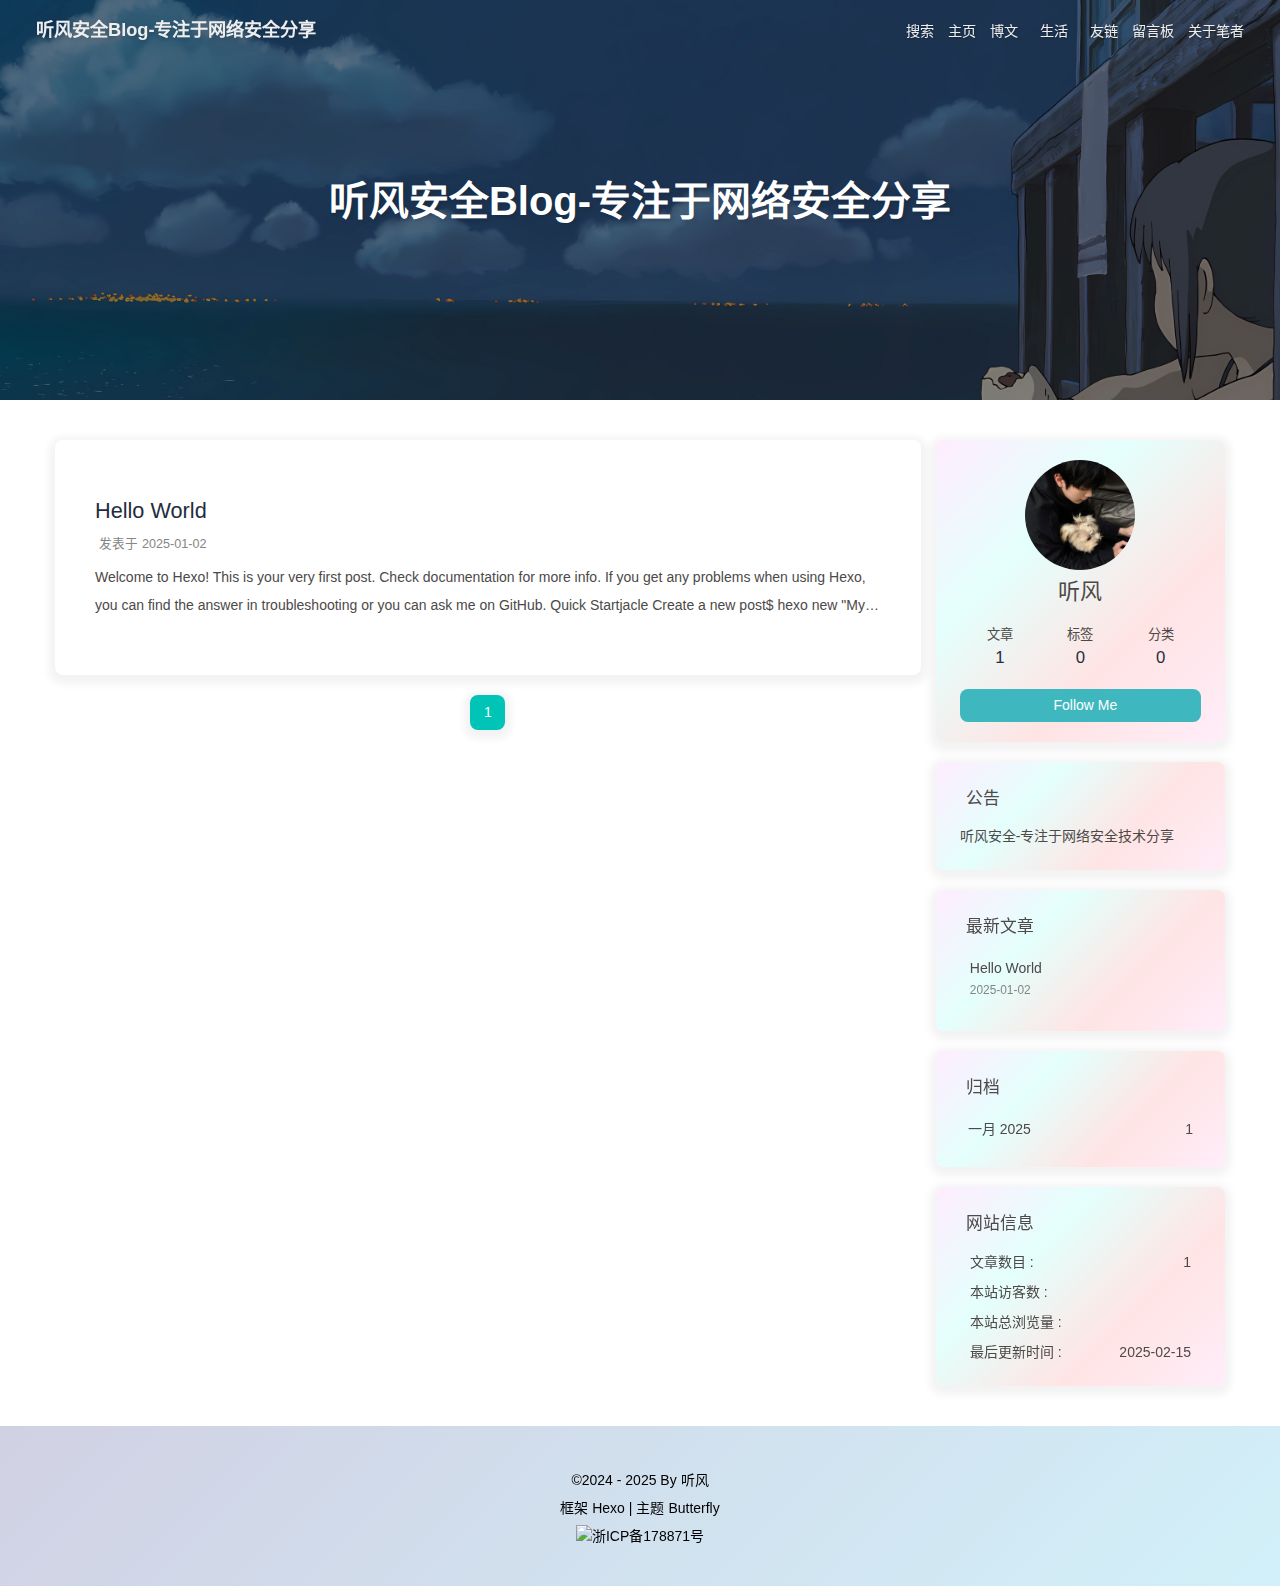
==== index.html @ 0c395a83 "Site updated: 2025-02-15 21:21:56" ====
<!DOCTYPE html><html lang="zh-CN" data-theme="light"><head><meta charset="UTF-8"><meta http-equiv="X-UA-Compatible" content="IE=edge"><meta name="viewport" content="width=device-width, initial-scale=1.0,viewport-fit=cover"><title>听风安全Blog-专注于网络安全分享 - 没有绝对安全的系统</title><meta name="author" content="听风"><meta name="copyright" content="听风"><meta name="format-detection" content="telephone=no"><meta name="theme-color" content="#ffffff"><meta property="og:type" content="website">
<meta property="og:title" content="听风安全Blog-专注于网络安全分享">
<meta property="og:url" content="http://www.tinfsec.xyz/index.html">
<meta property="og:site_name" content="听风安全Blog-专注于网络安全分享">
<meta property="og:locale" content="zh_CN">
<meta property="og:image" content="http://www.tinfsec.xyz/image/icon.jpg">
<meta property="article:author" content="听风">
<meta name="twitter:card" content="summary">
<meta name="twitter:image" content="http://www.tinfsec.xyz/image/icon.jpg"><link rel="shortcut icon" href="/img/favicon.png"><link rel="canonical" href="http://www.tinfsec.xyz/index.html"><link rel="preconnect" href="//cdn.jsdelivr.net"/><link rel="preconnect" href="//busuanzi.ibruce.info"/><link rel="stylesheet" href="/css/index.css"><link rel="stylesheet" href="https://cdn.jsdelivr.net/npm/@fortawesome/fontawesome-free/css/all.min.css"><link rel="stylesheet" href="https://cdn.jsdelivr.net/npm/node-snackbar/dist/snackbar.min.css" media="print" onload="this.media='all'"><script>
    (() => {
      
    const saveToLocal = {
      set: (key, value, ttl) => {
        if (!ttl) return
        const expiry = Date.now() + ttl * 86400000
        localStorage.setItem(key, JSON.stringify({ value, expiry }))
      },
      get: key => {
        const itemStr = localStorage.getItem(key)
        if (!itemStr) return undefined
        const { value, expiry } = JSON.parse(itemStr)
        if (Date.now() > expiry) {
          localStorage.removeItem(key)
          return undefined
        }
        return value
      }
    }

    window.btf = {
      saveToLocal,
      getScript: (url, attr = {}) => new Promise((resolve, reject) => {
        const script = document.createElement('script')
        script.src = url
        script.async = true
        Object.entries(attr).forEach(([key, val]) => script.setAttribute(key, val))
        script.onload = script.onreadystatechange = () => {
          if (!script.readyState || /loaded|complete/.test(script.readyState)) resolve()
        }
        script.onerror = reject
        document.head.appendChild(script)
      }),
      getCSS: (url, id) => new Promise((resolve, reject) => {
        const link = document.createElement('link')
        link.rel = 'stylesheet'
        link.href = url
        if (id) link.id = id
        link.onload = link.onreadystatechange = () => {
          if (!link.readyState || /loaded|complete/.test(link.readyState)) resolve()
        }
        link.onerror = reject
        document.head.appendChild(link)
      }),
      addGlobalFn: (key, fn, name = false, parent = window) => {
        if (!false && key.startsWith('pjax')) return
        const globalFn = parent.globalFn || {}
        globalFn[key] = globalFn[key] || {}
        globalFn[key][name || Object.keys(globalFn[key]).length] = fn
        parent.globalFn = globalFn
      }
    }
  
      
      const activateDarkMode = () => {
        document.documentElement.setAttribute('data-theme', 'dark')
        if (document.querySelector('meta[name="theme-color"]') !== null) {
          document.querySelector('meta[name="theme-color"]').setAttribute('content', '#0d0d0d')
        }
      }
      const activateLightMode = () => {
        document.documentElement.setAttribute('data-theme', 'light')
        if (document.querySelector('meta[name="theme-color"]') !== null) {
          document.querySelector('meta[name="theme-color"]').setAttribute('content', '#ffffff')
        }
      }

      btf.activateDarkMode = activateDarkMode
      btf.activateLightMode = activateLightMode

      const theme = saveToLocal.get('theme')
    
          theme === 'dark' ? activateDarkMode() : theme === 'light' ? activateLightMode() : null
        
      
      const asideStatus = saveToLocal.get('aside-status')
      if (asideStatus !== undefined) {
        document.documentElement.classList.toggle('hide-aside', asideStatus === 'hide')
      }
    
      
    const detectApple = () => {
      if (/iPad|iPhone|iPod|Macintosh/.test(navigator.userAgent)) {
        document.documentElement.classList.add('apple')
      }
    }
    detectApple()
  
    })()
  </script><script>const GLOBAL_CONFIG = {
  root: '/',
  algolia: undefined,
  localSearch: {"path":"/search.xml","preload":false,"top_n_per_article":1,"unescape":false,"languages":{"hits_empty":"未找到符合您查询的内容：${query}","hits_stats":"共找到 ${hits} 篇文章"}},
  translate: {"defaultEncoding":1,"translateDelay":0,"msgToTraditionalChinese":"繁","msgToSimplifiedChinese":"简"},
  highlight: {"plugin":"highlight.js","highlightCopy":true,"highlightLang":true,"highlightHeightLimit":false,"highlightFullpage":false,"highlightMacStyle":true},
  copy: {
    success: '复制成功',
    error: '复制失败',
    noSupport: '浏览器不支持'
  },
  relativeDate: {
    homepage: false,
    post: false
  },
  runtime: '',
  dateSuffix: {
    just: '刚刚',
    min: '分钟前',
    hour: '小时前',
    day: '天前',
    month: '个月前'
  },
  copyright: {"limitCount":150,"languages":{"author":"作者: 听风","link":"链接: ","source":"来源: 听风安全Blog-专注于网络安全分享","info":"著作权归作者所有。商业转载请联系作者获得授权，非商业转载请注明出处。"}},
  lightbox: 'null',
  Snackbar: {"chs_to_cht":"已切换为繁体中文","cht_to_chs":"已切换为简体中文","day_to_night":"已切换为深色模式","night_to_day":"已切换为浅色模式","bgLight":"#49b1f5","bgDark":"#2d3035","position":"bottom-left"},
  infinitegrid: {
    js: 'https://cdn.jsdelivr.net/npm/@egjs/infinitegrid/dist/infinitegrid.min.js',
    buttonText: '加载更多'
  },
  isPhotoFigcaption: false,
  islazyloadPlugin: false,
  isAnchor: false,
  percent: {
    toc: true,
    rightside: false,
  },
  autoDarkmode: false
}</script><script id="config-diff">var GLOBAL_CONFIG_SITE = {
  title: '听风安全Blog-专注于网络安全分享',
  isHighlightShrink: false,
  isToc: false,
  pageType: 'home'
}</script><link rel="stylesheet" href="/styles/main.css"><script src="/styles/fish.js"></script><script src="https://cdn.bootcss.com/jquery/3.4.1/jquery.min.js"></script><meta name="generator" content="Hexo 7.3.0"><link rel="alternate" href="/atom.xml" title="听风安全Blog-专注于网络安全分享" type="application/atom+xml">
</head><body><div id="sidebar"><div id="menu-mask"></div><div id="sidebar-menus"><div class="avatar-img text-center"><img src="/image/icon.jpg" onerror="this.onerror=null;this.src='/img/friend_404.gif'" alt="avatar"/></div><div class="site-data text-center"><a href="/archives/"><div class="headline">文章</div><div class="length-num">1</div></a><a href="/tags/"><div class="headline">标签</div><div class="length-num">0</div></a><a href="/categories/"><div class="headline">分类</div><div class="length-num">0</div></a></div><div class="menus_items"><div class="menus_item"><a class="site-page" href="/"><i class="fa-fw fas fa-home"></i><span> 主页</span></a></div><div class="menus_item"><span class="site-page group"><i class="fa-fw fa fa-graduation-cap"></i><span> 博文</span><i class="fas fa-chevron-down"></i></span><ul class="menus_item_child"><li><a class="site-page child" href="/categories/"><i class="fa-fw fa fa-archive"></i><span> 分类</span></a></li><li><a class="site-page child" href="/tags/"><i class="fa-fw fa fa-tags"></i><span> 标签</span></a></li><li><a class="site-page child" href="/archives/"><i class="fa-fw fa fa-folder-open"></i><span> 归档</span></a></li></ul></div><div class="menus_item"><span class="site-page group"><i class="fa-fw fas fa-list"></i><span> 生活</span><i class="fas fa-chevron-down"></i></span><ul class="menus_item_child"><li><a class="site-page child" href="/photos/"><i class="fa-fw fa fa-camera-retro"></i><span> 相册</span></a></li><li><a class="site-page child" href="/music/"><i class="fa-fw fa fa-music"></i><span> 音乐</span></a></li><li><a class="site-page child" href="/movies/"><i class="fa-fw fas fa-video"></i><span> 影视</span></a></li></ul></div><div class="menus_item"><a class="site-page" href="/links/"><i class="fa-fw fa fa-link"></i><span> 友链</span></a></div><div class="menus_item"><a class="site-page" href="/comment/"><i class="fa-fw fa fa-paper-plane"></i><span> 留言板</span></a></div><div class="menus_item"><a class="site-page" href="/about/"><i class="fa-fw fas fa-heart"></i><span> 关于笔者</span></a></div></div></div></div><div class="page" id="body-wrap"><header class="full_page" id="page-header" style="background-image: url(/image/back.jpg);"><nav id="nav"><span id="blog-info"><a class="nav-site-title" href="/"><span class="site-name">听风安全Blog-专注于网络安全分享</span></a></span><div id="menus"><div id="search-button"><span class="site-page social-icon search"><i class="fas fa-search fa-fw"></i><span> 搜索</span></span></div><div class="menus_items"><div class="menus_item"><a class="site-page" href="/"><i class="fa-fw fas fa-home"></i><span> 主页</span></a></div><div class="menus_item"><span class="site-page group"><i class="fa-fw fa fa-graduation-cap"></i><span> 博文</span><i class="fas fa-chevron-down"></i></span><ul class="menus_item_child"><li><a class="site-page child" href="/categories/"><i class="fa-fw fa fa-archive"></i><span> 分类</span></a></li><li><a class="site-page child" href="/tags/"><i class="fa-fw fa fa-tags"></i><span> 标签</span></a></li><li><a class="site-page child" href="/archives/"><i class="fa-fw fa fa-folder-open"></i><span> 归档</span></a></li></ul></div><div class="menus_item"><span class="site-page group"><i class="fa-fw fas fa-list"></i><span> 生活</span><i class="fas fa-chevron-down"></i></span><ul class="menus_item_child"><li><a class="site-page child" href="/photos/"><i class="fa-fw fa fa-camera-retro"></i><span> 相册</span></a></li><li><a class="site-page child" href="/music/"><i class="fa-fw fa fa-music"></i><span> 音乐</span></a></li><li><a class="site-page child" href="/movies/"><i class="fa-fw fas fa-video"></i><span> 影视</span></a></li></ul></div><div class="menus_item"><a class="site-page" href="/links/"><i class="fa-fw fa fa-link"></i><span> 友链</span></a></div><div class="menus_item"><a class="site-page" href="/comment/"><i class="fa-fw fa fa-paper-plane"></i><span> 留言板</span></a></div><div class="menus_item"><a class="site-page" href="/about/"><i class="fa-fw fas fa-heart"></i><span> 关于笔者</span></a></div></div><div id="toggle-menu"><span class="site-page"><i class="fas fa-bars fa-fw"></i></span></div></div></nav><div id="site-info"><h1 id="site-title">听风安全Blog-专注于网络安全分享</h1><div id="site-subtitle"><span id="subtitle"></span></div></div><div id="scroll-down"><i class="fas fa-angle-down scroll-down-effects"></i></div></header><main class="layout" id="content-inner"><div class="recent-posts nc" id="recent-posts"><div class="recent-post-items"><div class="recent-post-item"><div class="recent-post-info no-cover"><a class="article-title" href="/2025/01/02/hello-world/" title="Hello World">Hello World</a><div class="article-meta-wrap"><span class="post-meta-date"><i class="far fa-calendar-alt"></i><span class="article-meta-label">发表于</span><time datetime="2025-01-02T10:53:34.000Z" title="发表于 2025-01-02 18:53:34">2025-01-02</time></span></div><div class="content">Welcome to Hexo! This is your very first post. Check documentation for more info. If you get any problems when using Hexo, you can find the answer in troubleshooting or you can ask me on GitHub. Quick Startjacle    Create a new post$ hexo new &quot;My New Post&quot;  More info: Writing Run server$ hexo server  More info: Server Generate static files$ hexo generate  More info: Generating Deploy to remote sites$ hexo deploy  More info: Deployment </div></div></div></div><nav id="pagination"><div class="pagination"><span class="page-number current">1</span></div></nav></div><div class="aside-content" id="aside-content"><div class="card-widget card-info text-center"><div class="avatar-img"><img src="/image/icon.jpg" onerror="this.onerror=null;this.src='/img/friend_404.gif'" alt="avatar"/></div><div class="author-info-name">听风</div><div class="author-info-description"></div><div class="site-data"><a href="/archives/"><div class="headline">文章</div><div class="length-num">1</div></a><a href="/tags/"><div class="headline">标签</div><div class="length-num">0</div></a><a href="/categories/"><div class="headline">分类</div><div class="length-num">0</div></a></div><a id="card-info-btn" target="_blank" rel="noopener" href="https://github.com/tingfsec"><i class="fab fa-github"></i><span>Follow Me</span></a></div><div class="card-widget card-announcement"><div class="item-headline"><i class="fas fa-bullhorn fa-shake"></i><span>公告</span></div><div class="announcement_content">听风安全-专注于网络安全技术分享</div></div><div class="sticky_layout"><div class="card-widget card-recent-post"><div class="item-headline"><i class="fas fa-history"></i><span>最新文章</span></div><div class="aside-list"><div class="aside-list-item no-cover"><div class="content"><a class="title" href="/2025/01/02/hello-world/" title="Hello World">Hello World</a><time datetime="2025-01-02T10:53:34.000Z" title="发表于 2025-01-02 18:53:34">2025-01-02</time></div></div></div></div><div class="card-widget card-archives">
    <div class="item-headline">
      <i class="fas fa-archive"></i>
      <span>归档</span>
      
    </div>
  
    <ul class="card-archive-list">
      
        <li class="card-archive-list-item">
          <a class="card-archive-list-link" href="/archives/2025/01/">
            <span class="card-archive-list-date">
              一月 2025
            </span>
            <span class="card-archive-list-count">1</span>
          </a>
        </li>
      
    </ul>
  </div><div class="card-widget card-webinfo"><div class="item-headline"><i class="fas fa-chart-line"></i><span>网站信息</span></div><div class="webinfo"><div class="webinfo-item"><div class="item-name">文章数目 :</div><div class="item-count">1</div></div><div class="webinfo-item"><div class="item-name">本站访客数 :</div><div class="item-count" id="busuanzi_value_site_uv"><i class="fa-solid fa-spinner fa-spin"></i></div></div><div class="webinfo-item"><div class="item-name">本站总浏览量 :</div><div class="item-count" id="busuanzi_value_site_pv"><i class="fa-solid fa-spinner fa-spin"></i></div></div><div class="webinfo-item"><div class="item-name">最后更新时间 :</div><div class="item-count" id="last-push-date" data-lastPushDate="2025-02-15T13:21:54.171Z"><i class="fa-solid fa-spinner fa-spin"></i></div></div></div></div></div></div></main><footer id="footer"><div id="footer-wrap"><div class="copyright">&copy;2024 - 2025 By 听风</div><div class="framework-info"><span>框架 </span><a target="_blank" rel="noopener" href="https://hexo.io">Hexo</a><span class="footer-separator">|</span><span>主题 </span><a target="_blank" rel="noopener" href="https://github.com/jerryc127/hexo-theme-butterfly">Butterfly</a></div><div class="footer_custom_text"><img src="https://haiyong.site/img/icp.png"><a href="https://beian.miit.gov.cn/#/Integrated/index" style="color:black" target="_blank">浙ICP备178871号</a></div></div></footer></div><div id="rightside"><div id="rightside-config-hide"><button id="translateLink" type="button" title="简繁转换">简</button><button id="darkmode" type="button" title="日间和夜间模式切换"><i class="fas fa-adjust"></i></button><button id="hide-aside-btn" type="button" title="单栏和双栏切换"><i class="fas fa-arrows-alt-h"></i></button></div><div id="rightside-config-show"><button id="rightside-config" type="button" title="设置"><i class="fas fa-cog fa-spin"></i></button><button id="go-up" type="button" title="回到顶部"><span class="scroll-percent"></span><i class="fas fa-arrow-up"></i></button></div></div><div><script src="/js/utils.js"></script><script src="/js/main.js"></script><script src="/js/tw_cn.js"></script><script src="https://cdn.jsdelivr.net/npm/node-snackbar/dist/snackbar.min.js"></script><div class="js-pjax"><script>window.typedJSFn = {
  init: str => {
    window.typed = new Typed('#subtitle', Object.assign({
      strings: str,
      startDelay: 300,
      typeSpeed: 150,
      loop: true,
      backSpeed: 50,
    }, null))
  },
  run: subtitleType => {
    if (true) {
      if (typeof Typed === 'function') {
        subtitleType()
      } else {
        btf.getScript('https://cdn.jsdelivr.net/npm/typed.js/dist/typed.umd.min.js').then(subtitleType)
      }
    } else {
      subtitleType()
    }
  }
}
btf.addGlobalFn('pjaxSendOnce', () => { typed.destroy() }, 'typedDestroy')
</script><script>function subtitleType () {
  if (true) {
    typedJSFn.init(["自小刺头深草里 &#44; 而今渐觉出蓬蒿","时人不识凌云木 &#44; 直待凌云始道高"])
  } else {
    document.getElementById("subtitle").textContent = "自小刺头深草里 &#44; 而今渐觉出蓬蒿"
  }
}
typedJSFn.run(subtitleType)</script><script>(() => {
  const runMermaid = ele => {
    window.loadMermaid = true
    const theme = document.documentElement.getAttribute('data-theme') === 'dark' ? 'dark' : 'default'

    ele.forEach((item, index) => {
      const mermaidSrc = item.firstElementChild
      const mermaidThemeConfig = `%%{init:{ 'theme':'${theme}'}}%%\n`
      const mermaidID = `mermaid-${index}`
      const mermaidDefinition = mermaidThemeConfig + mermaidSrc.textContent

      const renderFn = mermaid.render(mermaidID, mermaidDefinition)
      const renderMermaid = svg => {
        mermaidSrc.insertAdjacentHTML('afterend', svg)
      }

      // mermaid v9 and v10 compatibility
      typeof renderFn === 'string' ? renderMermaid(renderFn) : renderFn.then(({ svg }) => renderMermaid(svg))
    })
  }

  const codeToMermaid = () => {
    const codeMermaidEle = document.querySelectorAll('pre > code.mermaid')
    if (codeMermaidEle.length === 0) return

    codeMermaidEle.forEach(ele => {
      const preEle = document.createElement('pre')
      preEle.className = 'mermaid-src'
      preEle.hidden = true
      preEle.textContent = ele.textContent
      const newEle = document.createElement('div')
      newEle.className = 'mermaid-wrap'
      newEle.appendChild(preEle)
      ele.parentNode.replaceWith(newEle)
    })
  }

  const loadMermaid = () => {
    if (true) codeToMermaid()
    const $mermaid = document.querySelectorAll('#article-container .mermaid-wrap')
    if ($mermaid.length === 0) return

    const runMermaidFn = () => runMermaid($mermaid)
    btf.addGlobalFn('themeChange', runMermaidFn, 'mermaid')
    window.loadMermaid ? runMermaidFn() : btf.getScript('https://cdn.jsdelivr.net/npm/mermaid/dist/mermaid.min.js').then(runMermaidFn)
  }

  btf.addGlobalFn('encrypt', loadMermaid, 'mermaid')
  window.pjax ? loadMermaid() : document.addEventListener('DOMContentLoaded', loadMermaid)
})()</script></div><script src="https://cdn.bootcss.com/jquery/3.4.1/jquery.min.js"></script><script src="https://cdn.jsdelivr.net/gh/xiabo2/CDN@latest/fishes.js"></script><script defer="defer" id="fluttering_ribbon" mobile="false" src="https://cdn.jsdelivr.net/npm/butterfly-extsrc/dist/canvas-fluttering-ribbon.min.js"></script><script src="https://cdn.jsdelivr.net/npm/butterfly-extsrc/dist/activate-power-mode.min.js"></script><script>POWERMODE.colorful = true;
POWERMODE.shake = true;
POWERMODE.mobile = false;
document.body.addEventListener('input', POWERMODE);
</script><script id="click-heart" src="https://cdn.jsdelivr.net/npm/butterfly-extsrc/dist/click-heart.min.js" async="async" mobile="false"></script><script async data-pjax src="//busuanzi.ibruce.info/busuanzi/2.3/busuanzi.pure.mini.js"></script><div id="local-search"><div class="search-dialog"><nav class="search-nav"><span class="search-dialog-title">搜索</span><span id="loading-status"></span><button class="search-close-button"><i class="fas fa-times"></i></button></nav><div class="text-center" id="loading-database"><i class="fas fa-spinner fa-pulse"></i><span>  数据加载中</span></div><div class="search-wrap"><div id="local-search-input"><div class="local-search-box"><input class="local-search-box--input" placeholder="搜索文章" type="text"/></div></div><hr/><div id="local-search-results"></div><div id="local-search-stats-wrap"></div></div></div><div id="search-mask"></div><script src="/js/search/local-search.js"></script></div></div></body></html>
---- styles/main.css ----
/* 鱼塘固定宽度 */
canvas:not(#ribbon-canvas), #web_bg {
    margin-bottom: -0.5rem;
    display: block;
    width: 100%;
    height: 160px
}
 
/* 鱼塘渐变色 */
body{
 overflow-x: hidden;
}
#footer {
 height:160px;
 background: linear-gradient(
  135deg,
  rgba(23, 23, 116, 0.2),
  rgba(28, 181, 224, 0.2)
 );
}
#footer #footer-wrap,
#footer-wrap a {
 color: #000;
}
#footer #footer-wrap {
 z-index: 1;
}
 
#footer .container {
 line-height: 0;
 position: relative;
 height: 100%;
 width: 100vw;
}
 
/* 侧边栏个人信息卡片动态渐变色 */
#aside-content>.card-widget.card-info{
    background: linear-gradient(-45deg, rgba(255, 225, 245, 0.6), 
rgba(255, 225, 225, 0.9), 
rgba(225, 255, 251, 0.9), 
rgba(255, 225, 255, 0.6));
}
[data-theme=dark] #aside-content>.card-widget.card-info {
    background: linear-gradient(-45deg, rgb(225, 238, 255), 
    rgba(225, 255, 253, 0.9), 
    rgba(225, 243, 255, 0.9), 
    rgba(255, 225, 253, 0.6));
}
/* 侧边栏公告栏卡片渐变色 */
#aside-content>.card-widget.card-announcement{
    background: linear-gradient(-45deg, rgba(255, 225, 245, 0.6), 
    rgba(255, 225, 225, 0.9), 
    rgba(225, 255, 251, 0.9), 
    rgba(255, 225, 255, 0.6));
}
[data-theme=dark] #aside-content>.card-widget.card-announcement{
    background: linear-gradient(-45deg, rgba(255, 225, 245, 0.6), 
    rgba(255, 225, 225, 0.9), 
    rgba(225, 255, 251, 0.9), 
    rgba(255, 225, 255, 0.6));
}
/* 侧边栏目录最新文章卡片渐变色 */
#aside-content>.sticky_layout>.card-widget{
    background: linear-gradient(-45deg, rgba(255, 225, 245, 0.6), 
    rgba(255, 225, 225, 0.9), 
    rgba(225, 255, 251, 0.9), 
    rgba(255, 225, 255, 0.6));
}
[data-theme=dark] #aside-content>.sticky_layout>.card-widget{
    background: linear-gradient(-45deg, rgba(255, 225, 245, 0.6), 
    rgba(255, 225, 225, 0.9), 
    rgba(225, 255, 251, 0.9), 
    rgba(255, 225, 255, 0.6));
}
/* 个人信息Follow me按钮 */
#aside-content>.card-widget.card-info>#card-info-btn {
    background-color: #3eb8be;
    border-radius: 8px;
}
/*文章页面*/
/* .layout>#post {
    background: linear-gradient(-45deg, rgba(225, 255, 252, 0.8), 
rgba(255, 225, 229, 0.9), 
rgba(225, 255, 225, 0.9), 
rgba(253, 255, 225, 0.8));
}
[data-theme=dark] .layout>#post {
    background: linear-gradient(-45deg, rgba(24,40,72,.2), 
rgba(35,37,58,.9), 
rgba(35,37,58,.9), 
rgba(24,40,72,.2));
} */
/*主页文章预览页面*/
#recent-posts>.recent-post-item{
    background: linear-gradient(-45deg, rgba(225, 255, 252, 0.8), 
    rgba(255, 225, 229, 0.9), 
    rgba(225, 255, 225, 0.9), 
    rgba(253, 255, 225, 0.8));
}
[data-theme=dark] #recent-posts>.recent-post-item{
    background: linear-gradient(-45deg, rgba(24,40,72,.2), 
rgba(35,37,58,.9), 
rgba(35,37,58,.9), 
rgba(24,40,72,.2));
}
 
/*分类页面*/
.layout>#page {
    background: linear-gradient(-45deg, rgba(225,235,255,.8), 
rgba(225,235,255,.9), 
rgba(225,235,255,.9), 
rgba(225,235,255,.8));
}
[data-theme=dark] .layout>#page {
    background: linear-gradient(-45deg, rgba(24,40,72,.2), 
rgba(35,37,58,.9), 
rgba(35,37,58,.9), 
rgba(24,40,72,.2));
}
 
/*时间轴页面*/
.layout>#archive {
    background: linear-gradient(-45deg, rgba(225,235,255,.8), 
rgba(225,235,255,.9), 
rgba(225,235,255,.9), 
rgba(225,235,255,.8));
}
[data-theme=dark] .layout>#archive {
    background: linear-gradient(-45deg, rgba(24,40,72,.2), 
rgba(35,37,58,.9), 
rgba(35,37,58,.9), 
rgba(24,40,72,.2));
}
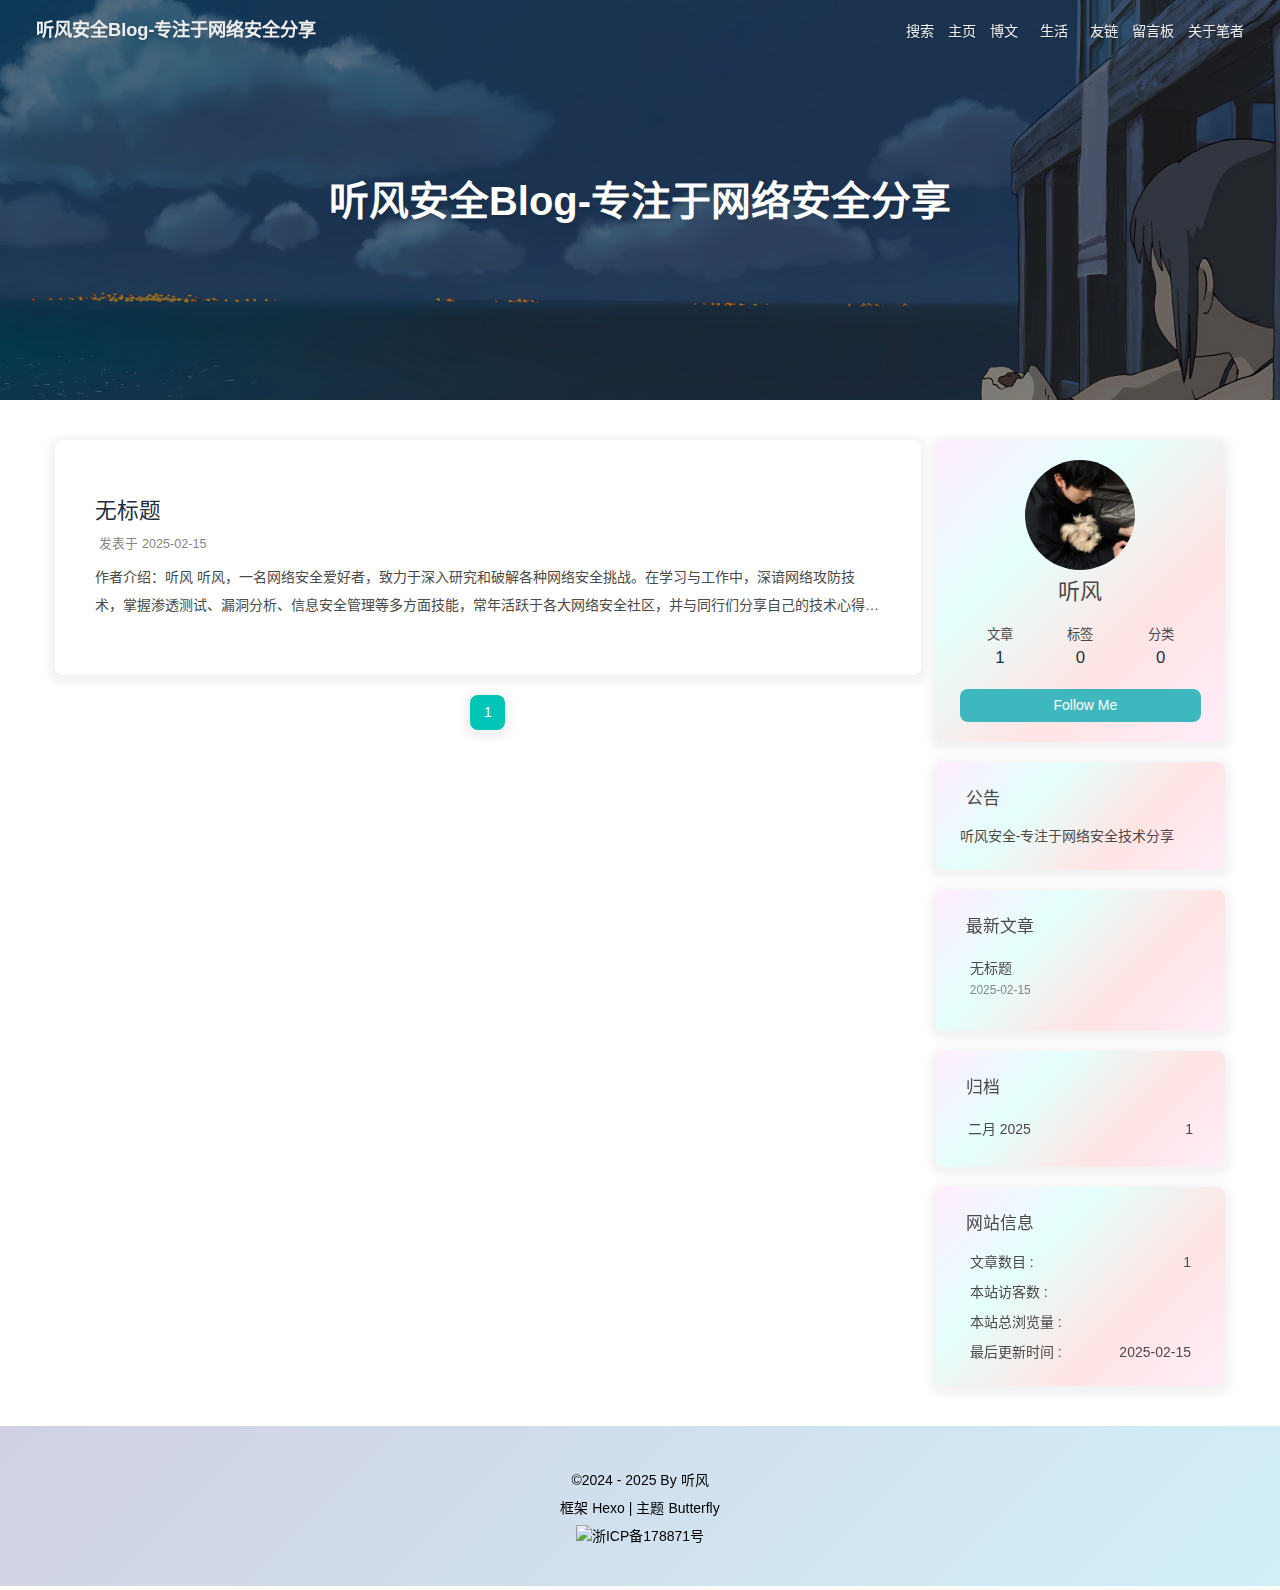
==== commit 69068a3f: "Site updated: 2025-02-15 22:48:53" ====
--- a/index.html
+++ b/index.html
@@ -140,7 +140,7 @@
   isToc: false,
   pageType: 'home'
 }</script><link rel="stylesheet" href="/styles/main.css"><script src="/styles/fish.js"></script><script src="https://cdn.bootcss.com/jquery/3.4.1/jquery.min.js"></script><meta name="generator" content="Hexo 7.3.0"><link rel="alternate" href="/atom.xml" title="听风安全Blog-专注于网络安全分享" type="application/atom+xml">
-</head><body><div id="sidebar"><div id="menu-mask"></div><div id="sidebar-menus"><div class="avatar-img text-center"><img src="/image/icon.jpg" onerror="this.onerror=null;this.src='/img/friend_404.gif'" alt="avatar"/></div><div class="site-data text-center"><a href="/archives/"><div class="headline">文章</div><div class="length-num">1</div></a><a href="/tags/"><div class="headline">标签</div><div class="length-num">0</div></a><a href="/categories/"><div class="headline">分类</div><div class="length-num">0</div></a></div><div class="menus_items"><div class="menus_item"><a class="site-page" href="/"><i class="fa-fw fas fa-home"></i><span> 主页</span></a></div><div class="menus_item"><span class="site-page group"><i class="fa-fw fa fa-graduation-cap"></i><span> 博文</span><i class="fas fa-chevron-down"></i></span><ul class="menus_item_child"><li><a class="site-page child" href="/categories/"><i class="fa-fw fa fa-archive"></i><span> 分类</span></a></li><li><a class="site-page child" href="/tags/"><i class="fa-fw fa fa-tags"></i><span> 标签</span></a></li><li><a class="site-page child" href="/archives/"><i class="fa-fw fa fa-folder-open"></i><span> 归档</span></a></li></ul></div><div class="menus_item"><span class="site-page group"><i class="fa-fw fas fa-list"></i><span> 生活</span><i class="fas fa-chevron-down"></i></span><ul class="menus_item_child"><li><a class="site-page child" href="/photos/"><i class="fa-fw fa fa-camera-retro"></i><span> 相册</span></a></li><li><a class="site-page child" href="/music/"><i class="fa-fw fa fa-music"></i><span> 音乐</span></a></li><li><a class="site-page child" href="/movies/"><i class="fa-fw fas fa-video"></i><span> 影视</span></a></li></ul></div><div class="menus_item"><a class="site-page" href="/links/"><i class="fa-fw fa fa-link"></i><span> 友链</span></a></div><div class="menus_item"><a class="site-page" href="/comment/"><i class="fa-fw fa fa-paper-plane"></i><span> 留言板</span></a></div><div class="menus_item"><a class="site-page" href="/about/"><i class="fa-fw fas fa-heart"></i><span> 关于笔者</span></a></div></div></div></div><div class="page" id="body-wrap"><header class="full_page" id="page-header" style="background-image: url(/image/back.jpg);"><nav id="nav"><span id="blog-info"><a class="nav-site-title" href="/"><span class="site-name">听风安全Blog-专注于网络安全分享</span></a></span><div id="menus"><div id="search-button"><span class="site-page social-icon search"><i class="fas fa-search fa-fw"></i><span> 搜索</span></span></div><div class="menus_items"><div class="menus_item"><a class="site-page" href="/"><i class="fa-fw fas fa-home"></i><span> 主页</span></a></div><div class="menus_item"><span class="site-page group"><i class="fa-fw fa fa-graduation-cap"></i><span> 博文</span><i class="fas fa-chevron-down"></i></span><ul class="menus_item_child"><li><a class="site-page child" href="/categories/"><i class="fa-fw fa fa-archive"></i><span> 分类</span></a></li><li><a class="site-page child" href="/tags/"><i class="fa-fw fa fa-tags"></i><span> 标签</span></a></li><li><a class="site-page child" href="/archives/"><i class="fa-fw fa fa-folder-open"></i><span> 归档</span></a></li></ul></div><div class="menus_item"><span class="site-page group"><i class="fa-fw fas fa-list"></i><span> 生活</span><i class="fas fa-chevron-down"></i></span><ul class="menus_item_child"><li><a class="site-page child" href="/photos/"><i class="fa-fw fa fa-camera-retro"></i><span> 相册</span></a></li><li><a class="site-page child" href="/music/"><i class="fa-fw fa fa-music"></i><span> 音乐</span></a></li><li><a class="site-page child" href="/movies/"><i class="fa-fw fas fa-video"></i><span> 影视</span></a></li></ul></div><div class="menus_item"><a class="site-page" href="/links/"><i class="fa-fw fa fa-link"></i><span> 友链</span></a></div><div class="menus_item"><a class="site-page" href="/comment/"><i class="fa-fw fa fa-paper-plane"></i><span> 留言板</span></a></div><div class="menus_item"><a class="site-page" href="/about/"><i class="fa-fw fas fa-heart"></i><span> 关于笔者</span></a></div></div><div id="toggle-menu"><span class="site-page"><i class="fas fa-bars fa-fw"></i></span></div></div></nav><div id="site-info"><h1 id="site-title">听风安全Blog-专注于网络安全分享</h1><div id="site-subtitle"><span id="subtitle"></span></div></div><div id="scroll-down"><i class="fas fa-angle-down scroll-down-effects"></i></div></header><main class="layout" id="content-inner"><div class="recent-posts nc" id="recent-posts"><div class="recent-post-items"><div class="recent-post-item"><div class="recent-post-info no-cover"><a class="article-title" href="/2025/01/02/hello-world/" title="Hello World">Hello World</a><div class="article-meta-wrap"><span class="post-meta-date"><i class="far fa-calendar-alt"></i><span class="article-meta-label">发表于</span><time datetime="2025-01-02T10:53:34.000Z" title="发表于 2025-01-02 18:53:34">2025-01-02</time></span></div><div class="content">Welcome to Hexo! This is your very first post. Check documentation for more info. If you get any problems when using Hexo, you can find the answer in troubleshooting or you can ask me on GitHub. Quick Startjacle    Create a new post$ hexo new &quot;My New Post&quot;  More info: Writing Run server$ hexo server  More info: Server Generate static files$ hexo generate  More info: Generating Deploy to remote sites$ hexo deploy  More info: Deployment </div></div></div></div><nav id="pagination"><div class="pagination"><span class="page-number current">1</span></div></nav></div><div class="aside-content" id="aside-content"><div class="card-widget card-info text-center"><div class="avatar-img"><img src="/image/icon.jpg" onerror="this.onerror=null;this.src='/img/friend_404.gif'" alt="avatar"/></div><div class="author-info-name">听风</div><div class="author-info-description"></div><div class="site-data"><a href="/archives/"><div class="headline">文章</div><div class="length-num">1</div></a><a href="/tags/"><div class="headline">标签</div><div class="length-num">0</div></a><a href="/categories/"><div class="headline">分类</div><div class="length-num">0</div></a></div><a id="card-info-btn" target="_blank" rel="noopener" href="https://github.com/tingfsec"><i class="fab fa-github"></i><span>Follow Me</span></a></div><div class="card-widget card-announcement"><div class="item-headline"><i class="fas fa-bullhorn fa-shake"></i><span>公告</span></div><div class="announcement_content">听风安全-专注于网络安全技术分享</div></div><div class="sticky_layout"><div class="card-widget card-recent-post"><div class="item-headline"><i class="fas fa-history"></i><span>最新文章</span></div><div class="aside-list"><div class="aside-list-item no-cover"><div class="content"><a class="title" href="/2025/01/02/hello-world/" title="Hello World">Hello World</a><time datetime="2025-01-02T10:53:34.000Z" title="发表于 2025-01-02 18:53:34">2025-01-02</time></div></div></div></div><div class="card-widget card-archives">
+</head><body><div id="sidebar"><div id="menu-mask"></div><div id="sidebar-menus"><div class="avatar-img text-center"><img src="/image/icon.jpg" onerror="this.onerror=null;this.src='/img/friend_404.gif'" alt="avatar"/></div><div class="site-data text-center"><a href="/archives/"><div class="headline">文章</div><div class="length-num">1</div></a><a href="/tags/"><div class="headline">标签</div><div class="length-num">0</div></a><a href="/categories/"><div class="headline">分类</div><div class="length-num">0</div></a></div><div class="menus_items"><div class="menus_item"><a class="site-page" href="/"><i class="fa-fw fas fa-home"></i><span> 主页</span></a></div><div class="menus_item"><span class="site-page group"><i class="fa-fw fa fa-graduation-cap"></i><span> 博文</span><i class="fas fa-chevron-down"></i></span><ul class="menus_item_child"><li><a class="site-page child" href="/categories/"><i class="fa-fw fa fa-archive"></i><span> 分类</span></a></li><li><a class="site-page child" href="/tags/"><i class="fa-fw fa fa-tags"></i><span> 标签</span></a></li><li><a class="site-page child" href="/archives/"><i class="fa-fw fa fa-folder-open"></i><span> 归档</span></a></li></ul></div><div class="menus_item"><span class="site-page group"><i class="fa-fw fas fa-list"></i><span> 生活</span><i class="fas fa-chevron-down"></i></span><ul class="menus_item_child"><li><a class="site-page child" href="/photos/"><i class="fa-fw fa fa-camera-retro"></i><span> 相册</span></a></li><li><a class="site-page child" href="/music/"><i class="fa-fw fa fa-music"></i><span> 音乐</span></a></li><li><a class="site-page child" href="/movies/"><i class="fa-fw fas fa-video"></i><span> 影视</span></a></li></ul></div><div class="menus_item"><a class="site-page" href="/links/"><i class="fa-fw fa fa-link"></i><span> 友链</span></a></div><div class="menus_item"><a class="site-page" href="/comment/"><i class="fa-fw fa fa-paper-plane"></i><span> 留言板</span></a></div><div class="menus_item"><a class="site-page" href="/about/"><i class="fa-fw fas fa-heart"></i><span> 关于笔者</span></a></div></div></div></div><div class="page" id="body-wrap"><header class="full_page" id="page-header" style="background-image: url(/image/back.jpg);"><nav id="nav"><span id="blog-info"><a class="nav-site-title" href="/"><span class="site-name">听风安全Blog-专注于网络安全分享</span></a></span><div id="menus"><div id="search-button"><span class="site-page social-icon search"><i class="fas fa-search fa-fw"></i><span> 搜索</span></span></div><div class="menus_items"><div class="menus_item"><a class="site-page" href="/"><i class="fa-fw fas fa-home"></i><span> 主页</span></a></div><div class="menus_item"><span class="site-page group"><i class="fa-fw fa fa-graduation-cap"></i><span> 博文</span><i class="fas fa-chevron-down"></i></span><ul class="menus_item_child"><li><a class="site-page child" href="/categories/"><i class="fa-fw fa fa-archive"></i><span> 分类</span></a></li><li><a class="site-page child" href="/tags/"><i class="fa-fw fa fa-tags"></i><span> 标签</span></a></li><li><a class="site-page child" href="/archives/"><i class="fa-fw fa fa-folder-open"></i><span> 归档</span></a></li></ul></div><div class="menus_item"><span class="site-page group"><i class="fa-fw fas fa-list"></i><span> 生活</span><i class="fas fa-chevron-down"></i></span><ul class="menus_item_child"><li><a class="site-page child" href="/photos/"><i class="fa-fw fa fa-camera-retro"></i><span> 相册</span></a></li><li><a class="site-page child" href="/music/"><i class="fa-fw fa fa-music"></i><span> 音乐</span></a></li><li><a class="site-page child" href="/movies/"><i class="fa-fw fas fa-video"></i><span> 影视</span></a></li></ul></div><div class="menus_item"><a class="site-page" href="/links/"><i class="fa-fw fa fa-link"></i><span> 友链</span></a></div><div class="menus_item"><a class="site-page" href="/comment/"><i class="fa-fw fa fa-paper-plane"></i><span> 留言板</span></a></div><div class="menus_item"><a class="site-page" href="/about/"><i class="fa-fw fas fa-heart"></i><span> 关于笔者</span></a></div></div><div id="toggle-menu"><span class="site-page"><i class="fas fa-bars fa-fw"></i></span></div></div></nav><div id="site-info"><h1 id="site-title">听风安全Blog-专注于网络安全分享</h1><div id="site-subtitle"><span id="subtitle"></span></div></div><div id="scroll-down"><i class="fas fa-angle-down scroll-down-effects"></i></div></header><main class="layout" id="content-inner"><div class="recent-posts nc" id="recent-posts"><div class="recent-post-items"><div class="recent-post-item"><div class="recent-post-info no-cover"><a class="article-title" href="/2025/02/15/about/" title="无标题">无标题</a><div class="article-meta-wrap"><span class="post-meta-date"><i class="far fa-calendar-alt"></i><span class="article-meta-label">发表于</span><time datetime="2025-02-15T14:45:27.000Z" title="发表于 2025-02-15 22:45:27">2025-02-15</time></span></div><div class="content">作者介绍：听风 听风，一名网络安全爱好者，致力于深入研究和破解各种网络安全挑战。在学习与工作中，深谙网络攻防技术，掌握渗透测试、漏洞分析、信息安全管理等多方面技能，常年活跃于各大网络安全社区，并与同行们分享自己的技术心得与实践经验。 作为一名热衷于网络安全的技术爱好者，听风不仅在多个CTF比赛中取得优异成绩，还曾在知名平台上成功挖掘并提交多个关键性安全漏洞，广受好评。其研究方向涵盖了从加密算法到漏洞挖掘、从渗透测试到应急响应的多个领域，尤其在网络流量分析和信息安全防御技术方面有着深厚的造诣。 听风的作品与技术文章深入浅出，旨在通过简明易懂的方式帮助更多的网络安全从业者与爱好者掌握前沿技术，提升实战能力。对他来说，网络安全不仅仅是职业，更是使命，愿与更多志同道合的伙伴一同守护网络世界的安全与稳定。 </div></div></div></div><nav id="pagination"><div class="pagination"><span class="page-number current">1</span></div></nav></div><div class="aside-content" id="aside-content"><div class="card-widget card-info text-center"><div class="avatar-img"><img src="/image/icon.jpg" onerror="this.onerror=null;this.src='/img/friend_404.gif'" alt="avatar"/></div><div class="author-info-name">听风</div><div class="author-info-description"></div><div class="site-data"><a href="/archives/"><div class="headline">文章</div><div class="length-num">1</div></a><a href="/tags/"><div class="headline">标签</div><div class="length-num">0</div></a><a href="/categories/"><div class="headline">分类</div><div class="length-num">0</div></a></div><a id="card-info-btn" target="_blank" rel="noopener" href="https://github.com/tingfsec"><i class="fab fa-github"></i><span>Follow Me</span></a></div><div class="card-widget card-announcement"><div class="item-headline"><i class="fas fa-bullhorn fa-shake"></i><span>公告</span></div><div class="announcement_content">听风安全-专注于网络安全技术分享</div></div><div class="sticky_layout"><div class="card-widget card-recent-post"><div class="item-headline"><i class="fas fa-history"></i><span>最新文章</span></div><div class="aside-list"><div class="aside-list-item no-cover"><div class="content"><a class="title" href="/2025/02/15/about/" title="无标题">无标题</a><time datetime="2025-02-15T14:45:27.000Z" title="发表于 2025-02-15 22:45:27">2025-02-15</time></div></div></div></div><div class="card-widget card-archives">
     <div class="item-headline">
       <i class="fas fa-archive"></i>
       <span>归档</span>
@@ -150,16 +150,16 @@
     <ul class="card-archive-list">
       
         <li class="card-archive-list-item">
-          <a class="card-archive-list-link" href="/archives/2025/01/">
+          <a class="card-archive-list-link" href="/archives/2025/02/">
             <span class="card-archive-list-date">
-              一月 2025
+              二月 2025
             </span>
             <span class="card-archive-list-count">1</span>
           </a>
         </li>
       
     </ul>
-  </div><div class="card-widget card-webinfo"><div class="item-headline"><i class="fas fa-chart-line"></i><span>网站信息</span></div><div class="webinfo"><div class="webinfo-item"><div class="item-name">文章数目 :</div><div class="item-count">1</div></div><div class="webinfo-item"><div class="item-name">本站访客数 :</div><div class="item-count" id="busuanzi_value_site_uv"><i class="fa-solid fa-spinner fa-spin"></i></div></div><div class="webinfo-item"><div class="item-name">本站总浏览量 :</div><div class="item-count" id="busuanzi_value_site_pv"><i class="fa-solid fa-spinner fa-spin"></i></div></div><div class="webinfo-item"><div class="item-name">最后更新时间 :</div><div class="item-count" id="last-push-date" data-lastPushDate="2025-02-15T13:21:54.171Z"><i class="fa-solid fa-spinner fa-spin"></i></div></div></div></div></div></div></main><footer id="footer"><div id="footer-wrap"><div class="copyright">&copy;2024 - 2025 By 听风</div><div class="framework-info"><span>框架 </span><a target="_blank" rel="noopener" href="https://hexo.io">Hexo</a><span class="footer-separator">|</span><span>主题 </span><a target="_blank" rel="noopener" href="https://github.com/jerryc127/hexo-theme-butterfly">Butterfly</a></div><div class="footer_custom_text"><img src="https://haiyong.site/img/icp.png"><a href="https://beian.miit.gov.cn/#/Integrated/index" style="color:black" target="_blank">浙ICP备178871号</a></div></div></footer></div><div id="rightside"><div id="rightside-config-hide"><button id="translateLink" type="button" title="简繁转换">简</button><button id="darkmode" type="button" title="日间和夜间模式切换"><i class="fas fa-adjust"></i></button><button id="hide-aside-btn" type="button" title="单栏和双栏切换"><i class="fas fa-arrows-alt-h"></i></button></div><div id="rightside-config-show"><button id="rightside-config" type="button" title="设置"><i class="fas fa-cog fa-spin"></i></button><button id="go-up" type="button" title="回到顶部"><span class="scroll-percent"></span><i class="fas fa-arrow-up"></i></button></div></div><div><script src="/js/utils.js"></script><script src="/js/main.js"></script><script src="/js/tw_cn.js"></script><script src="https://cdn.jsdelivr.net/npm/node-snackbar/dist/snackbar.min.js"></script><div class="js-pjax"><script>window.typedJSFn = {
+  </div><div class="card-widget card-webinfo"><div class="item-headline"><i class="fas fa-chart-line"></i><span>网站信息</span></div><div class="webinfo"><div class="webinfo-item"><div class="item-name">文章数目 :</div><div class="item-count">1</div></div><div class="webinfo-item"><div class="item-name">本站访客数 :</div><div class="item-count" id="busuanzi_value_site_uv"><i class="fa-solid fa-spinner fa-spin"></i></div></div><div class="webinfo-item"><div class="item-name">本站总浏览量 :</div><div class="item-count" id="busuanzi_value_site_pv"><i class="fa-solid fa-spinner fa-spin"></i></div></div><div class="webinfo-item"><div class="item-name">最后更新时间 :</div><div class="item-count" id="last-push-date" data-lastPushDate="2025-02-15T14:48:48.719Z"><i class="fa-solid fa-spinner fa-spin"></i></div></div></div></div></div></div></main><footer id="footer"><div id="footer-wrap"><div class="copyright">&copy;2024 - 2025 By 听风</div><div class="framework-info"><span>框架 </span><a target="_blank" rel="noopener" href="https://hexo.io">Hexo</a><span class="footer-separator">|</span><span>主题 </span><a target="_blank" rel="noopener" href="https://github.com/jerryc127/hexo-theme-butterfly">Butterfly</a></div><div class="footer_custom_text"><img src="https://haiyong.site/img/icp.png"><a href="https://beian.miit.gov.cn/#/Integrated/index" style="color:black" target="_blank">浙ICP备178871号</a></div></div></footer></div><div id="rightside"><div id="rightside-config-hide"><button id="translateLink" type="button" title="简繁转换">简</button><button id="darkmode" type="button" title="日间和夜间模式切换"><i class="fas fa-adjust"></i></button><button id="hide-aside-btn" type="button" title="单栏和双栏切换"><i class="fas fa-arrows-alt-h"></i></button></div><div id="rightside-config-show"><button id="rightside-config" type="button" title="设置"><i class="fas fa-cog fa-spin"></i></button><button id="go-up" type="button" title="回到顶部"><span class="scroll-percent"></span><i class="fas fa-arrow-up"></i></button></div></div><div><script src="/js/utils.js"></script><script src="/js/main.js"></script><script src="/js/tw_cn.js"></script><script src="https://cdn.jsdelivr.net/npm/node-snackbar/dist/snackbar.min.js"></script><div class="js-pjax"><script>window.typedJSFn = {
   init: str => {
     window.typed = new Typed('#subtitle', Object.assign({
       strings: str,
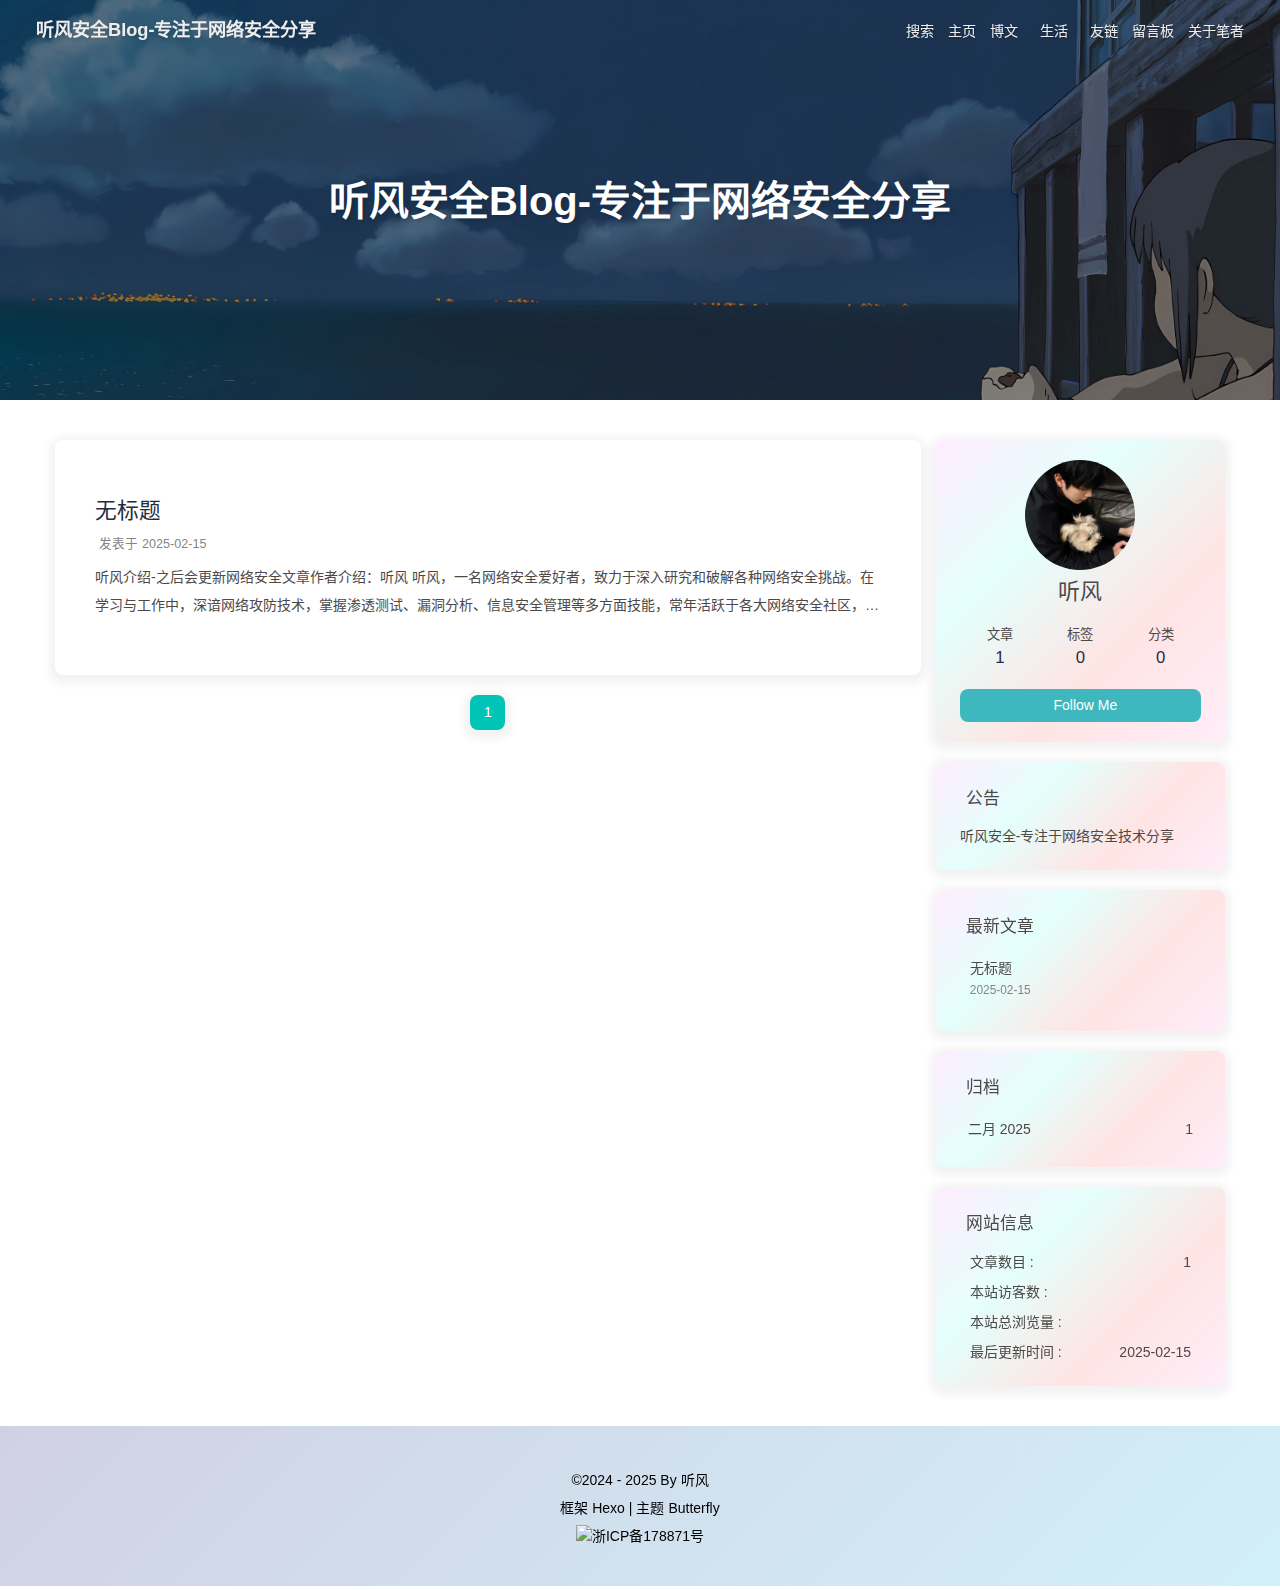
==== commit f31ee7fa: "Site updated: 2025-02-15 22:52:41" ====
--- a/index.html
+++ b/index.html
@@ -140,7 +140,7 @@
   isToc: false,
   pageType: 'home'
 }</script><link rel="stylesheet" href="/styles/main.css"><script src="/styles/fish.js"></script><script src="https://cdn.bootcss.com/jquery/3.4.1/jquery.min.js"></script><meta name="generator" content="Hexo 7.3.0"><link rel="alternate" href="/atom.xml" title="听风安全Blog-专注于网络安全分享" type="application/atom+xml">
-</head><body><div id="sidebar"><div id="menu-mask"></div><div id="sidebar-menus"><div class="avatar-img text-center"><img src="/image/icon.jpg" onerror="this.onerror=null;this.src='/img/friend_404.gif'" alt="avatar"/></div><div class="site-data text-center"><a href="/archives/"><div class="headline">文章</div><div class="length-num">1</div></a><a href="/tags/"><div class="headline">标签</div><div class="length-num">0</div></a><a href="/categories/"><div class="headline">分类</div><div class="length-num">0</div></a></div><div class="menus_items"><div class="menus_item"><a class="site-page" href="/"><i class="fa-fw fas fa-home"></i><span> 主页</span></a></div><div class="menus_item"><span class="site-page group"><i class="fa-fw fa fa-graduation-cap"></i><span> 博文</span><i class="fas fa-chevron-down"></i></span><ul class="menus_item_child"><li><a class="site-page child" href="/categories/"><i class="fa-fw fa fa-archive"></i><span> 分类</span></a></li><li><a class="site-page child" href="/tags/"><i class="fa-fw fa fa-tags"></i><span> 标签</span></a></li><li><a class="site-page child" href="/archives/"><i class="fa-fw fa fa-folder-open"></i><span> 归档</span></a></li></ul></div><div class="menus_item"><span class="site-page group"><i class="fa-fw fas fa-list"></i><span> 生活</span><i class="fas fa-chevron-down"></i></span><ul class="menus_item_child"><li><a class="site-page child" href="/photos/"><i class="fa-fw fa fa-camera-retro"></i><span> 相册</span></a></li><li><a class="site-page child" href="/music/"><i class="fa-fw fa fa-music"></i><span> 音乐</span></a></li><li><a class="site-page child" href="/movies/"><i class="fa-fw fas fa-video"></i><span> 影视</span></a></li></ul></div><div class="menus_item"><a class="site-page" href="/links/"><i class="fa-fw fa fa-link"></i><span> 友链</span></a></div><div class="menus_item"><a class="site-page" href="/comment/"><i class="fa-fw fa fa-paper-plane"></i><span> 留言板</span></a></div><div class="menus_item"><a class="site-page" href="/about/"><i class="fa-fw fas fa-heart"></i><span> 关于笔者</span></a></div></div></div></div><div class="page" id="body-wrap"><header class="full_page" id="page-header" style="background-image: url(/image/back.jpg);"><nav id="nav"><span id="blog-info"><a class="nav-site-title" href="/"><span class="site-name">听风安全Blog-专注于网络安全分享</span></a></span><div id="menus"><div id="search-button"><span class="site-page social-icon search"><i class="fas fa-search fa-fw"></i><span> 搜索</span></span></div><div class="menus_items"><div class="menus_item"><a class="site-page" href="/"><i class="fa-fw fas fa-home"></i><span> 主页</span></a></div><div class="menus_item"><span class="site-page group"><i class="fa-fw fa fa-graduation-cap"></i><span> 博文</span><i class="fas fa-chevron-down"></i></span><ul class="menus_item_child"><li><a class="site-page child" href="/categories/"><i class="fa-fw fa fa-archive"></i><span> 分类</span></a></li><li><a class="site-page child" href="/tags/"><i class="fa-fw fa fa-tags"></i><span> 标签</span></a></li><li><a class="site-page child" href="/archives/"><i class="fa-fw fa fa-folder-open"></i><span> 归档</span></a></li></ul></div><div class="menus_item"><span class="site-page group"><i class="fa-fw fas fa-list"></i><span> 生活</span><i class="fas fa-chevron-down"></i></span><ul class="menus_item_child"><li><a class="site-page child" href="/photos/"><i class="fa-fw fa fa-camera-retro"></i><span> 相册</span></a></li><li><a class="site-page child" href="/music/"><i class="fa-fw fa fa-music"></i><span> 音乐</span></a></li><li><a class="site-page child" href="/movies/"><i class="fa-fw fas fa-video"></i><span> 影视</span></a></li></ul></div><div class="menus_item"><a class="site-page" href="/links/"><i class="fa-fw fa fa-link"></i><span> 友链</span></a></div><div class="menus_item"><a class="site-page" href="/comment/"><i class="fa-fw fa fa-paper-plane"></i><span> 留言板</span></a></div><div class="menus_item"><a class="site-page" href="/about/"><i class="fa-fw fas fa-heart"></i><span> 关于笔者</span></a></div></div><div id="toggle-menu"><span class="site-page"><i class="fas fa-bars fa-fw"></i></span></div></div></nav><div id="site-info"><h1 id="site-title">听风安全Blog-专注于网络安全分享</h1><div id="site-subtitle"><span id="subtitle"></span></div></div><div id="scroll-down"><i class="fas fa-angle-down scroll-down-effects"></i></div></header><main class="layout" id="content-inner"><div class="recent-posts nc" id="recent-posts"><div class="recent-post-items"><div class="recent-post-item"><div class="recent-post-info no-cover"><a class="article-title" href="/2025/02/15/about/" title="无标题">无标题</a><div class="article-meta-wrap"><span class="post-meta-date"><i class="far fa-calendar-alt"></i><span class="article-meta-label">发表于</span><time datetime="2025-02-15T14:45:27.000Z" title="发表于 2025-02-15 22:45:27">2025-02-15</time></span></div><div class="content">作者介绍：听风 听风，一名网络安全爱好者，致力于深入研究和破解各种网络安全挑战。在学习与工作中，深谙网络攻防技术，掌握渗透测试、漏洞分析、信息安全管理等多方面技能，常年活跃于各大网络安全社区，并与同行们分享自己的技术心得与实践经验。 作为一名热衷于网络安全的技术爱好者，听风不仅在多个CTF比赛中取得优异成绩，还曾在知名平台上成功挖掘并提交多个关键性安全漏洞，广受好评。其研究方向涵盖了从加密算法到漏洞挖掘、从渗透测试到应急响应的多个领域，尤其在网络流量分析和信息安全防御技术方面有着深厚的造诣。 听风的作品与技术文章深入浅出，旨在通过简明易懂的方式帮助更多的网络安全从业者与爱好者掌握前沿技术，提升实战能力。对他来说，网络安全不仅仅是职业，更是使命，愿与更多志同道合的伙伴一同守护网络世界的安全与稳定。 </div></div></div></div><nav id="pagination"><div class="pagination"><span class="page-number current">1</span></div></nav></div><div class="aside-content" id="aside-content"><div class="card-widget card-info text-center"><div class="avatar-img"><img src="/image/icon.jpg" onerror="this.onerror=null;this.src='/img/friend_404.gif'" alt="avatar"/></div><div class="author-info-name">听风</div><div class="author-info-description"></div><div class="site-data"><a href="/archives/"><div class="headline">文章</div><div class="length-num">1</div></a><a href="/tags/"><div class="headline">标签</div><div class="length-num">0</div></a><a href="/categories/"><div class="headline">分类</div><div class="length-num">0</div></a></div><a id="card-info-btn" target="_blank" rel="noopener" href="https://github.com/tingfsec"><i class="fab fa-github"></i><span>Follow Me</span></a></div><div class="card-widget card-announcement"><div class="item-headline"><i class="fas fa-bullhorn fa-shake"></i><span>公告</span></div><div class="announcement_content">听风安全-专注于网络安全技术分享</div></div><div class="sticky_layout"><div class="card-widget card-recent-post"><div class="item-headline"><i class="fas fa-history"></i><span>最新文章</span></div><div class="aside-list"><div class="aside-list-item no-cover"><div class="content"><a class="title" href="/2025/02/15/about/" title="无标题">无标题</a><time datetime="2025-02-15T14:45:27.000Z" title="发表于 2025-02-15 22:45:27">2025-02-15</time></div></div></div></div><div class="card-widget card-archives">
+</head><body><div id="sidebar"><div id="menu-mask"></div><div id="sidebar-menus"><div class="avatar-img text-center"><img src="/image/icon.jpg" onerror="this.onerror=null;this.src='/img/friend_404.gif'" alt="avatar"/></div><div class="site-data text-center"><a href="/archives/"><div class="headline">文章</div><div class="length-num">1</div></a><a href="/tags/"><div class="headline">标签</div><div class="length-num">0</div></a><a href="/categories/"><div class="headline">分类</div><div class="length-num">0</div></a></div><div class="menus_items"><div class="menus_item"><a class="site-page" href="/"><i class="fa-fw fas fa-home"></i><span> 主页</span></a></div><div class="menus_item"><span class="site-page group"><i class="fa-fw fa fa-graduation-cap"></i><span> 博文</span><i class="fas fa-chevron-down"></i></span><ul class="menus_item_child"><li><a class="site-page child" href="/categories/"><i class="fa-fw fa fa-archive"></i><span> 分类</span></a></li><li><a class="site-page child" href="/tags/"><i class="fa-fw fa fa-tags"></i><span> 标签</span></a></li><li><a class="site-page child" href="/archives/"><i class="fa-fw fa fa-folder-open"></i><span> 归档</span></a></li></ul></div><div class="menus_item"><span class="site-page group"><i class="fa-fw fas fa-list"></i><span> 生活</span><i class="fas fa-chevron-down"></i></span><ul class="menus_item_child"><li><a class="site-page child" href="/photos/"><i class="fa-fw fa fa-camera-retro"></i><span> 相册</span></a></li><li><a class="site-page child" href="/music/"><i class="fa-fw fa fa-music"></i><span> 音乐</span></a></li><li><a class="site-page child" href="/movies/"><i class="fa-fw fas fa-video"></i><span> 影视</span></a></li></ul></div><div class="menus_item"><a class="site-page" href="/links/"><i class="fa-fw fa fa-link"></i><span> 友链</span></a></div><div class="menus_item"><a class="site-page" href="/comment/"><i class="fa-fw fa fa-paper-plane"></i><span> 留言板</span></a></div><div class="menus_item"><a class="site-page" href="/about/"><i class="fa-fw fas fa-heart"></i><span> 关于笔者</span></a></div></div></div></div><div class="page" id="body-wrap"><header class="full_page" id="page-header" style="background-image: url(/image/back.jpg);"><nav id="nav"><span id="blog-info"><a class="nav-site-title" href="/"><span class="site-name">听风安全Blog-专注于网络安全分享</span></a></span><div id="menus"><div id="search-button"><span class="site-page social-icon search"><i class="fas fa-search fa-fw"></i><span> 搜索</span></span></div><div class="menus_items"><div class="menus_item"><a class="site-page" href="/"><i class="fa-fw fas fa-home"></i><span> 主页</span></a></div><div class="menus_item"><span class="site-page group"><i class="fa-fw fa fa-graduation-cap"></i><span> 博文</span><i class="fas fa-chevron-down"></i></span><ul class="menus_item_child"><li><a class="site-page child" href="/categories/"><i class="fa-fw fa fa-archive"></i><span> 分类</span></a></li><li><a class="site-page child" href="/tags/"><i class="fa-fw fa fa-tags"></i><span> 标签</span></a></li><li><a class="site-page child" href="/archives/"><i class="fa-fw fa fa-folder-open"></i><span> 归档</span></a></li></ul></div><div class="menus_item"><span class="site-page group"><i class="fa-fw fas fa-list"></i><span> 生活</span><i class="fas fa-chevron-down"></i></span><ul class="menus_item_child"><li><a class="site-page child" href="/photos/"><i class="fa-fw fa fa-camera-retro"></i><span> 相册</span></a></li><li><a class="site-page child" href="/music/"><i class="fa-fw fa fa-music"></i><span> 音乐</span></a></li><li><a class="site-page child" href="/movies/"><i class="fa-fw fas fa-video"></i><span> 影视</span></a></li></ul></div><div class="menus_item"><a class="site-page" href="/links/"><i class="fa-fw fa fa-link"></i><span> 友链</span></a></div><div class="menus_item"><a class="site-page" href="/comment/"><i class="fa-fw fa fa-paper-plane"></i><span> 留言板</span></a></div><div class="menus_item"><a class="site-page" href="/about/"><i class="fa-fw fas fa-heart"></i><span> 关于笔者</span></a></div></div><div id="toggle-menu"><span class="site-page"><i class="fas fa-bars fa-fw"></i></span></div></div></nav><div id="site-info"><h1 id="site-title">听风安全Blog-专注于网络安全分享</h1><div id="site-subtitle"><span id="subtitle"></span></div></div><div id="scroll-down"><i class="fas fa-angle-down scroll-down-effects"></i></div></header><main class="layout" id="content-inner"><div class="recent-posts nc" id="recent-posts"><div class="recent-post-items"><div class="recent-post-item"><div class="recent-post-info no-cover"><a class="article-title" href="/2025/02/15/about/" title="无标题">无标题</a><div class="article-meta-wrap"><span class="post-meta-date"><i class="far fa-calendar-alt"></i><span class="article-meta-label">发表于</span><time datetime="2025-02-15T14:45:27.000Z" title="发表于 2025-02-15 22:45:27">2025-02-15</time></span></div><div class="content">听风介绍-之后会更新网络安全文章作者介绍：听风 听风，一名网络安全爱好者，致力于深入研究和破解各种网络安全挑战。在学习与工作中，深谙网络攻防技术，掌握渗透测试、漏洞分析、信息安全管理等多方面技能，常年活跃于各大网络安全社区，并与同行们分享自己的技术心得与实践经验。 作为一名热衷于网络安全的技术爱好者，听风不仅在多个CTF比赛中取得优异成绩，还曾在知名平台上成功挖掘并提交多个关键性安全漏洞，广受好评。其研究方向涵盖了从加密算法到漏洞挖掘、从渗透测试到应急响应的多个领域，尤其在网络流量分析和信息安全防御技术方面有着深厚的造诣。 听风的作品与技术文章深入浅出，旨在通过简明易懂的方式帮助更多的网络安全从业者与爱好者掌握前沿技术，提升实战能力。对他来说，网络安全不仅仅是职业，更是使命，愿与更多志同道合的伙伴一同守护网络世界的安全与稳定。 </div></div></div></div><nav id="pagination"><div class="pagination"><span class="page-number current">1</span></div></nav></div><div class="aside-content" id="aside-content"><div class="card-widget card-info text-center"><div class="avatar-img"><img src="/image/icon.jpg" onerror="this.onerror=null;this.src='/img/friend_404.gif'" alt="avatar"/></div><div class="author-info-name">听风</div><div class="author-info-description"></div><div class="site-data"><a href="/archives/"><div class="headline">文章</div><div class="length-num">1</div></a><a href="/tags/"><div class="headline">标签</div><div class="length-num">0</div></a><a href="/categories/"><div class="headline">分类</div><div class="length-num">0</div></a></div><a id="card-info-btn" target="_blank" rel="noopener" href="https://github.com/tingfsec"><i class="fab fa-github"></i><span>Follow Me</span></a></div><div class="card-widget card-announcement"><div class="item-headline"><i class="fas fa-bullhorn fa-shake"></i><span>公告</span></div><div class="announcement_content">听风安全-专注于网络安全技术分享</div></div><div class="sticky_layout"><div class="card-widget card-recent-post"><div class="item-headline"><i class="fas fa-history"></i><span>最新文章</span></div><div class="aside-list"><div class="aside-list-item no-cover"><div class="content"><a class="title" href="/2025/02/15/about/" title="无标题">无标题</a><time datetime="2025-02-15T14:45:27.000Z" title="发表于 2025-02-15 22:45:27">2025-02-15</time></div></div></div></div><div class="card-widget card-archives">
     <div class="item-headline">
       <i class="fas fa-archive"></i>
       <span>归档</span>
@@ -159,7 +159,7 @@
         </li>
       
     </ul>
-  </div><div class="card-widget card-webinfo"><div class="item-headline"><i class="fas fa-chart-line"></i><span>网站信息</span></div><div class="webinfo"><div class="webinfo-item"><div class="item-name">文章数目 :</div><div class="item-count">1</div></div><div class="webinfo-item"><div class="item-name">本站访客数 :</div><div class="item-count" id="busuanzi_value_site_uv"><i class="fa-solid fa-spinner fa-spin"></i></div></div><div class="webinfo-item"><div class="item-name">本站总浏览量 :</div><div class="item-count" id="busuanzi_value_site_pv"><i class="fa-solid fa-spinner fa-spin"></i></div></div><div class="webinfo-item"><div class="item-name">最后更新时间 :</div><div class="item-count" id="last-push-date" data-lastPushDate="2025-02-15T14:48:48.719Z"><i class="fa-solid fa-spinner fa-spin"></i></div></div></div></div></div></div></main><footer id="footer"><div id="footer-wrap"><div class="copyright">&copy;2024 - 2025 By 听风</div><div class="framework-info"><span>框架 </span><a target="_blank" rel="noopener" href="https://hexo.io">Hexo</a><span class="footer-separator">|</span><span>主题 </span><a target="_blank" rel="noopener" href="https://github.com/jerryc127/hexo-theme-butterfly">Butterfly</a></div><div class="footer_custom_text"><img src="https://haiyong.site/img/icp.png"><a href="https://beian.miit.gov.cn/#/Integrated/index" style="color:black" target="_blank">浙ICP备178871号</a></div></div></footer></div><div id="rightside"><div id="rightside-config-hide"><button id="translateLink" type="button" title="简繁转换">简</button><button id="darkmode" type="button" title="日间和夜间模式切换"><i class="fas fa-adjust"></i></button><button id="hide-aside-btn" type="button" title="单栏和双栏切换"><i class="fas fa-arrows-alt-h"></i></button></div><div id="rightside-config-show"><button id="rightside-config" type="button" title="设置"><i class="fas fa-cog fa-spin"></i></button><button id="go-up" type="button" title="回到顶部"><span class="scroll-percent"></span><i class="fas fa-arrow-up"></i></button></div></div><div><script src="/js/utils.js"></script><script src="/js/main.js"></script><script src="/js/tw_cn.js"></script><script src="https://cdn.jsdelivr.net/npm/node-snackbar/dist/snackbar.min.js"></script><div class="js-pjax"><script>window.typedJSFn = {
+  </div><div class="card-widget card-webinfo"><div class="item-headline"><i class="fas fa-chart-line"></i><span>网站信息</span></div><div class="webinfo"><div class="webinfo-item"><div class="item-name">文章数目 :</div><div class="item-count">1</div></div><div class="webinfo-item"><div class="item-name">本站访客数 :</div><div class="item-count" id="busuanzi_value_site_uv"><i class="fa-solid fa-spinner fa-spin"></i></div></div><div class="webinfo-item"><div class="item-name">本站总浏览量 :</div><div class="item-count" id="busuanzi_value_site_pv"><i class="fa-solid fa-spinner fa-spin"></i></div></div><div class="webinfo-item"><div class="item-name">最后更新时间 :</div><div class="item-count" id="last-push-date" data-lastPushDate="2025-02-15T14:52:33.404Z"><i class="fa-solid fa-spinner fa-spin"></i></div></div></div></div></div></div></main><footer id="footer"><div id="footer-wrap"><div class="copyright">&copy;2024 - 2025 By 听风</div><div class="framework-info"><span>框架 </span><a target="_blank" rel="noopener" href="https://hexo.io">Hexo</a><span class="footer-separator">|</span><span>主题 </span><a target="_blank" rel="noopener" href="https://github.com/jerryc127/hexo-theme-butterfly">Butterfly</a></div><div class="footer_custom_text"><img src="https://haiyong.site/img/icp.png"><a href="https://beian.miit.gov.cn/#/Integrated/index" style="color:black" target="_blank">浙ICP备178871号</a></div></div></footer></div><div id="rightside"><div id="rightside-config-hide"><button id="translateLink" type="button" title="简繁转换">简</button><button id="darkmode" type="button" title="日间和夜间模式切换"><i class="fas fa-adjust"></i></button><button id="hide-aside-btn" type="button" title="单栏和双栏切换"><i class="fas fa-arrows-alt-h"></i></button></div><div id="rightside-config-show"><button id="rightside-config" type="button" title="设置"><i class="fas fa-cog fa-spin"></i></button><button id="go-up" type="button" title="回到顶部"><span class="scroll-percent"></span><i class="fas fa-arrow-up"></i></button></div></div><div><script src="/js/utils.js"></script><script src="/js/main.js"></script><script src="/js/tw_cn.js"></script><script src="https://cdn.jsdelivr.net/npm/node-snackbar/dist/snackbar.min.js"></script><div class="js-pjax"><script>window.typedJSFn = {
   init: str => {
     window.typed = new Typed('#subtitle', Object.assign({
       strings: str,
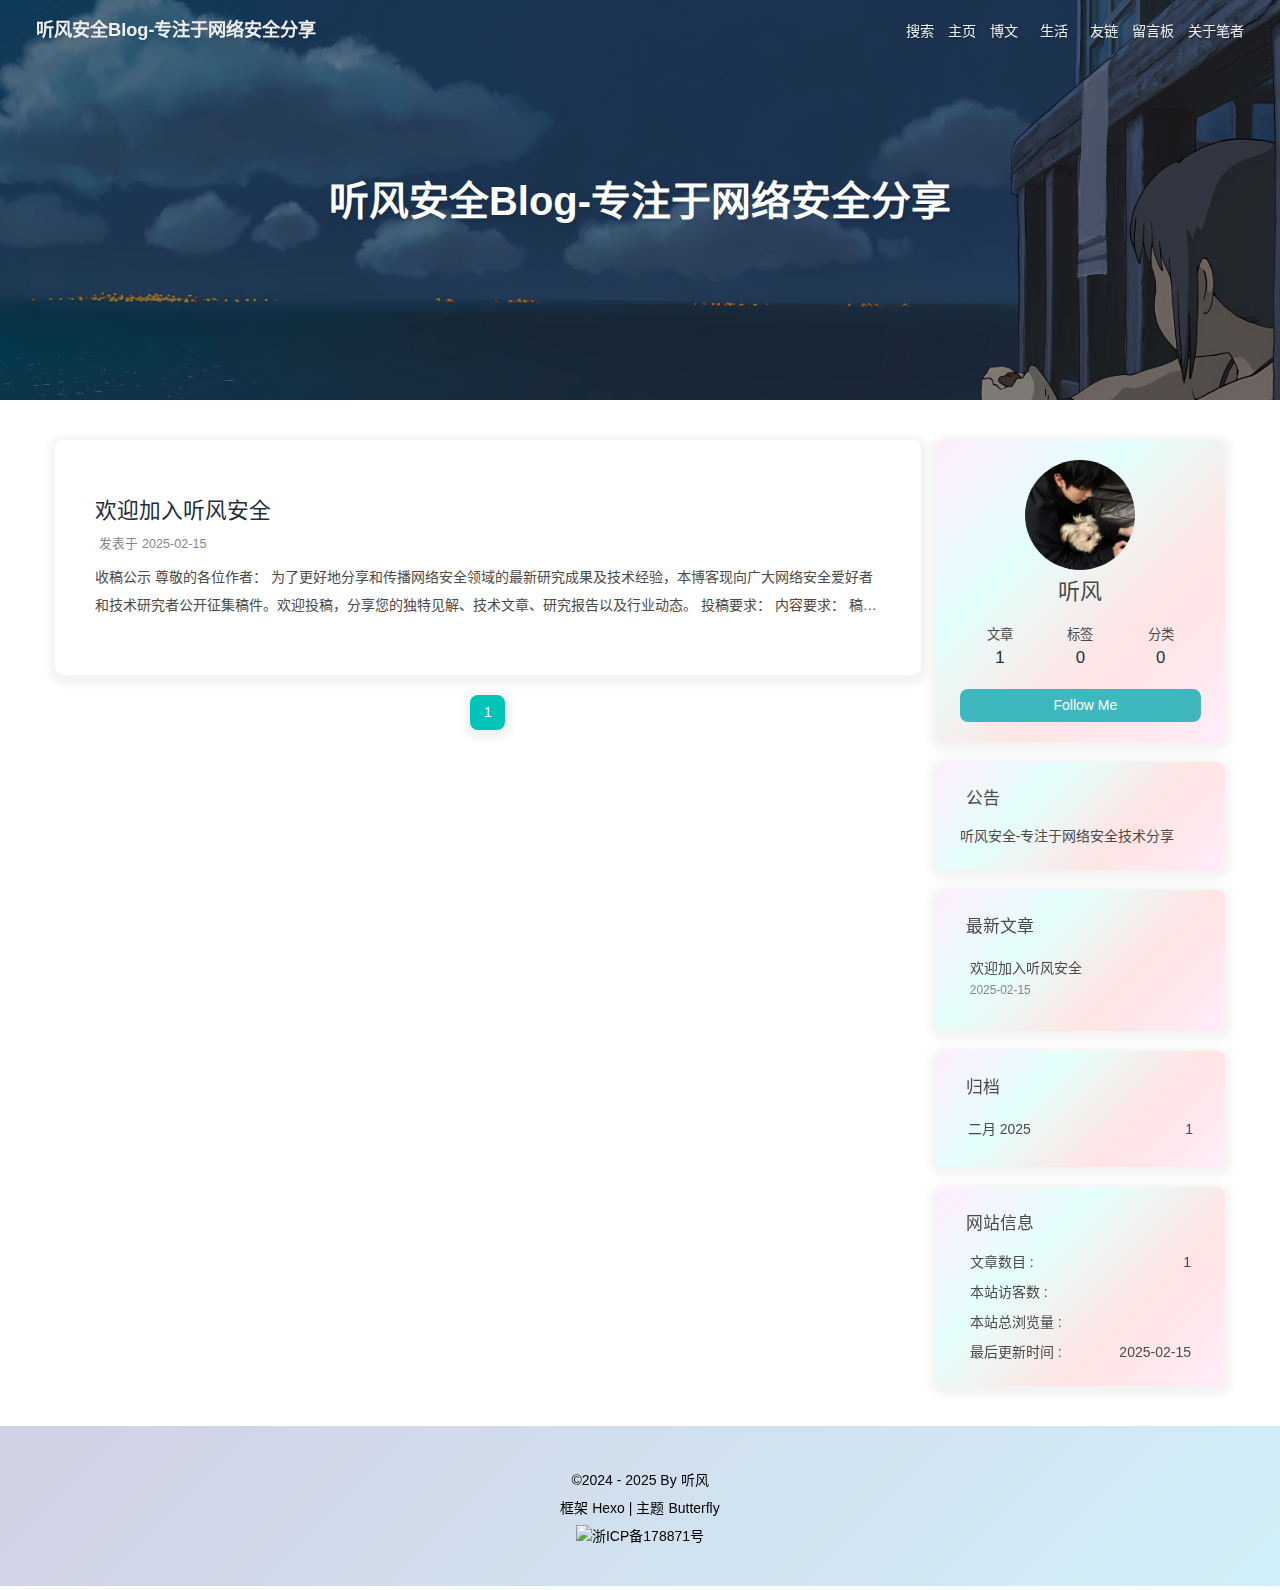
==== commit abc6cde0: "Site updated: 2025-02-15 23:08:07" ====
--- a/index.html
+++ b/index.html
@@ -140,7 +140,7 @@
   isToc: false,
   pageType: 'home'
 }</script><link rel="stylesheet" href="/styles/main.css"><script src="/styles/fish.js"></script><script src="https://cdn.bootcss.com/jquery/3.4.1/jquery.min.js"></script><meta name="generator" content="Hexo 7.3.0"><link rel="alternate" href="/atom.xml" title="听风安全Blog-专注于网络安全分享" type="application/atom+xml">
-</head><body><div id="sidebar"><div id="menu-mask"></div><div id="sidebar-menus"><div class="avatar-img text-center"><img src="/image/icon.jpg" onerror="this.onerror=null;this.src='/img/friend_404.gif'" alt="avatar"/></div><div class="site-data text-center"><a href="/archives/"><div class="headline">文章</div><div class="length-num">1</div></a><a href="/tags/"><div class="headline">标签</div><div class="length-num">0</div></a><a href="/categories/"><div class="headline">分类</div><div class="length-num">0</div></a></div><div class="menus_items"><div class="menus_item"><a class="site-page" href="/"><i class="fa-fw fas fa-home"></i><span> 主页</span></a></div><div class="menus_item"><span class="site-page group"><i class="fa-fw fa fa-graduation-cap"></i><span> 博文</span><i class="fas fa-chevron-down"></i></span><ul class="menus_item_child"><li><a class="site-page child" href="/categories/"><i class="fa-fw fa fa-archive"></i><span> 分类</span></a></li><li><a class="site-page child" href="/tags/"><i class="fa-fw fa fa-tags"></i><span> 标签</span></a></li><li><a class="site-page child" href="/archives/"><i class="fa-fw fa fa-folder-open"></i><span> 归档</span></a></li></ul></div><div class="menus_item"><span class="site-page group"><i class="fa-fw fas fa-list"></i><span> 生活</span><i class="fas fa-chevron-down"></i></span><ul class="menus_item_child"><li><a class="site-page child" href="/photos/"><i class="fa-fw fa fa-camera-retro"></i><span> 相册</span></a></li><li><a class="site-page child" href="/music/"><i class="fa-fw fa fa-music"></i><span> 音乐</span></a></li><li><a class="site-page child" href="/movies/"><i class="fa-fw fas fa-video"></i><span> 影视</span></a></li></ul></div><div class="menus_item"><a class="site-page" href="/links/"><i class="fa-fw fa fa-link"></i><span> 友链</span></a></div><div class="menus_item"><a class="site-page" href="/comment/"><i class="fa-fw fa fa-paper-plane"></i><span> 留言板</span></a></div><div class="menus_item"><a class="site-page" href="/about/"><i class="fa-fw fas fa-heart"></i><span> 关于笔者</span></a></div></div></div></div><div class="page" id="body-wrap"><header class="full_page" id="page-header" style="background-image: url(/image/back.jpg);"><nav id="nav"><span id="blog-info"><a class="nav-site-title" href="/"><span class="site-name">听风安全Blog-专注于网络安全分享</span></a></span><div id="menus"><div id="search-button"><span class="site-page social-icon search"><i class="fas fa-search fa-fw"></i><span> 搜索</span></span></div><div class="menus_items"><div class="menus_item"><a class="site-page" href="/"><i class="fa-fw fas fa-home"></i><span> 主页</span></a></div><div class="menus_item"><span class="site-page group"><i class="fa-fw fa fa-graduation-cap"></i><span> 博文</span><i class="fas fa-chevron-down"></i></span><ul class="menus_item_child"><li><a class="site-page child" href="/categories/"><i class="fa-fw fa fa-archive"></i><span> 分类</span></a></li><li><a class="site-page child" href="/tags/"><i class="fa-fw fa fa-tags"></i><span> 标签</span></a></li><li><a class="site-page child" href="/archives/"><i class="fa-fw fa fa-folder-open"></i><span> 归档</span></a></li></ul></div><div class="menus_item"><span class="site-page group"><i class="fa-fw fas fa-list"></i><span> 生活</span><i class="fas fa-chevron-down"></i></span><ul class="menus_item_child"><li><a class="site-page child" href="/photos/"><i class="fa-fw fa fa-camera-retro"></i><span> 相册</span></a></li><li><a class="site-page child" href="/music/"><i class="fa-fw fa fa-music"></i><span> 音乐</span></a></li><li><a class="site-page child" href="/movies/"><i class="fa-fw fas fa-video"></i><span> 影视</span></a></li></ul></div><div class="menus_item"><a class="site-page" href="/links/"><i class="fa-fw fa fa-link"></i><span> 友链</span></a></div><div class="menus_item"><a class="site-page" href="/comment/"><i class="fa-fw fa fa-paper-plane"></i><span> 留言板</span></a></div><div class="menus_item"><a class="site-page" href="/about/"><i class="fa-fw fas fa-heart"></i><span> 关于笔者</span></a></div></div><div id="toggle-menu"><span class="site-page"><i class="fas fa-bars fa-fw"></i></span></div></div></nav><div id="site-info"><h1 id="site-title">听风安全Blog-专注于网络安全分享</h1><div id="site-subtitle"><span id="subtitle"></span></div></div><div id="scroll-down"><i class="fas fa-angle-down scroll-down-effects"></i></div></header><main class="layout" id="content-inner"><div class="recent-posts nc" id="recent-posts"><div class="recent-post-items"><div class="recent-post-item"><div class="recent-post-info no-cover"><a class="article-title" href="/2025/02/15/about/" title="无标题">无标题</a><div class="article-meta-wrap"><span class="post-meta-date"><i class="far fa-calendar-alt"></i><span class="article-meta-label">发表于</span><time datetime="2025-02-15T14:45:27.000Z" title="发表于 2025-02-15 22:45:27">2025-02-15</time></span></div><div class="content">听风介绍-之后会更新网络安全文章作者介绍：听风 听风，一名网络安全爱好者，致力于深入研究和破解各种网络安全挑战。在学习与工作中，深谙网络攻防技术，掌握渗透测试、漏洞分析、信息安全管理等多方面技能，常年活跃于各大网络安全社区，并与同行们分享自己的技术心得与实践经验。 作为一名热衷于网络安全的技术爱好者，听风不仅在多个CTF比赛中取得优异成绩，还曾在知名平台上成功挖掘并提交多个关键性安全漏洞，广受好评。其研究方向涵盖了从加密算法到漏洞挖掘、从渗透测试到应急响应的多个领域，尤其在网络流量分析和信息安全防御技术方面有着深厚的造诣。 听风的作品与技术文章深入浅出，旨在通过简明易懂的方式帮助更多的网络安全从业者与爱好者掌握前沿技术，提升实战能力。对他来说，网络安全不仅仅是职业，更是使命，愿与更多志同道合的伙伴一同守护网络世界的安全与稳定。 </div></div></div></div><nav id="pagination"><div class="pagination"><span class="page-number current">1</span></div></nav></div><div class="aside-content" id="aside-content"><div class="card-widget card-info text-center"><div class="avatar-img"><img src="/image/icon.jpg" onerror="this.onerror=null;this.src='/img/friend_404.gif'" alt="avatar"/></div><div class="author-info-name">听风</div><div class="author-info-description"></div><div class="site-data"><a href="/archives/"><div class="headline">文章</div><div class="length-num">1</div></a><a href="/tags/"><div class="headline">标签</div><div class="length-num">0</div></a><a href="/categories/"><div class="headline">分类</div><div class="length-num">0</div></a></div><a id="card-info-btn" target="_blank" rel="noopener" href="https://github.com/tingfsec"><i class="fab fa-github"></i><span>Follow Me</span></a></div><div class="card-widget card-announcement"><div class="item-headline"><i class="fas fa-bullhorn fa-shake"></i><span>公告</span></div><div class="announcement_content">听风安全-专注于网络安全技术分享</div></div><div class="sticky_layout"><div class="card-widget card-recent-post"><div class="item-headline"><i class="fas fa-history"></i><span>最新文章</span></div><div class="aside-list"><div class="aside-list-item no-cover"><div class="content"><a class="title" href="/2025/02/15/about/" title="无标题">无标题</a><time datetime="2025-02-15T14:45:27.000Z" title="发表于 2025-02-15 22:45:27">2025-02-15</time></div></div></div></div><div class="card-widget card-archives">
+</head><body><div id="sidebar"><div id="menu-mask"></div><div id="sidebar-menus"><div class="avatar-img text-center"><img src="/image/icon.jpg" onerror="this.onerror=null;this.src='/img/friend_404.gif'" alt="avatar"/></div><div class="site-data text-center"><a href="/archives/"><div class="headline">文章</div><div class="length-num">1</div></a><a href="/tags/"><div class="headline">标签</div><div class="length-num">0</div></a><a href="/categories/"><div class="headline">分类</div><div class="length-num">0</div></a></div><div class="menus_items"><div class="menus_item"><a class="site-page" href="/"><i class="fa-fw fas fa-home"></i><span> 主页</span></a></div><div class="menus_item"><span class="site-page group"><i class="fa-fw fa fa-graduation-cap"></i><span> 博文</span><i class="fas fa-chevron-down"></i></span><ul class="menus_item_child"><li><a class="site-page child" href="/categories/"><i class="fa-fw fa fa-archive"></i><span> 分类</span></a></li><li><a class="site-page child" href="/tags/"><i class="fa-fw fa fa-tags"></i><span> 标签</span></a></li><li><a class="site-page child" href="/archives/"><i class="fa-fw fa fa-folder-open"></i><span> 归档</span></a></li></ul></div><div class="menus_item"><span class="site-page group"><i class="fa-fw fas fa-list"></i><span> 生活</span><i class="fas fa-chevron-down"></i></span><ul class="menus_item_child"><li><a class="site-page child" href="/photos/"><i class="fa-fw fa fa-camera-retro"></i><span> 相册</span></a></li><li><a class="site-page child" href="/music/"><i class="fa-fw fa fa-music"></i><span> 音乐</span></a></li><li><a class="site-page child" href="/movies/"><i class="fa-fw fas fa-video"></i><span> 影视</span></a></li></ul></div><div class="menus_item"><a class="site-page" href="/links/"><i class="fa-fw fa fa-link"></i><span> 友链</span></a></div><div class="menus_item"><a class="site-page" href="/comment/"><i class="fa-fw fa fa-paper-plane"></i><span> 留言板</span></a></div><div class="menus_item"><a class="site-page" href="/about/"><i class="fa-fw fas fa-heart"></i><span> 关于笔者</span></a></div></div></div></div><div class="page" id="body-wrap"><header class="full_page" id="page-header" style="background-image: url(/image/back.jpg);"><nav id="nav"><span id="blog-info"><a class="nav-site-title" href="/"><span class="site-name">听风安全Blog-专注于网络安全分享</span></a></span><div id="menus"><div id="search-button"><span class="site-page social-icon search"><i class="fas fa-search fa-fw"></i><span> 搜索</span></span></div><div class="menus_items"><div class="menus_item"><a class="site-page" href="/"><i class="fa-fw fas fa-home"></i><span> 主页</span></a></div><div class="menus_item"><span class="site-page group"><i class="fa-fw fa fa-graduation-cap"></i><span> 博文</span><i class="fas fa-chevron-down"></i></span><ul class="menus_item_child"><li><a class="site-page child" href="/categories/"><i class="fa-fw fa fa-archive"></i><span> 分类</span></a></li><li><a class="site-page child" href="/tags/"><i class="fa-fw fa fa-tags"></i><span> 标签</span></a></li><li><a class="site-page child" href="/archives/"><i class="fa-fw fa fa-folder-open"></i><span> 归档</span></a></li></ul></div><div class="menus_item"><span class="site-page group"><i class="fa-fw fas fa-list"></i><span> 生活</span><i class="fas fa-chevron-down"></i></span><ul class="menus_item_child"><li><a class="site-page child" href="/photos/"><i class="fa-fw fa fa-camera-retro"></i><span> 相册</span></a></li><li><a class="site-page child" href="/music/"><i class="fa-fw fa fa-music"></i><span> 音乐</span></a></li><li><a class="site-page child" href="/movies/"><i class="fa-fw fas fa-video"></i><span> 影视</span></a></li></ul></div><div class="menus_item"><a class="site-page" href="/links/"><i class="fa-fw fa fa-link"></i><span> 友链</span></a></div><div class="menus_item"><a class="site-page" href="/comment/"><i class="fa-fw fa fa-paper-plane"></i><span> 留言板</span></a></div><div class="menus_item"><a class="site-page" href="/about/"><i class="fa-fw fas fa-heart"></i><span> 关于笔者</span></a></div></div><div id="toggle-menu"><span class="site-page"><i class="fas fa-bars fa-fw"></i></span></div></div></nav><div id="site-info"><h1 id="site-title">听风安全Blog-专注于网络安全分享</h1><div id="site-subtitle"><span id="subtitle"></span></div></div><div id="scroll-down"><i class="fas fa-angle-down scroll-down-effects"></i></div></header><main class="layout" id="content-inner"><div class="recent-posts nc" id="recent-posts"><div class="recent-post-items"><div class="recent-post-item"><div class="recent-post-info no-cover"><a class="article-title" href="/2025/02/15/%E6%AC%A2%E8%BF%8E%E5%8A%A0%E5%85%A5%E5%90%AC%E9%A3%8E%E5%AE%89%E5%85%A8/" title="欢迎加入听风安全">欢迎加入听风安全</a><div class="article-meta-wrap"><span class="post-meta-date"><i class="far fa-calendar-alt"></i><span class="article-meta-label">发表于</span><time datetime="2025-02-15T15:03:50.000Z" title="发表于 2025-02-15 23:03:50">2025-02-15</time></span></div><div class="content">收稿公示 尊敬的各位作者： 为了更好地分享和传播网络安全领域的最新研究成果及技术经验，本博客现向广大网络安全爱好者和技术研究者公开征集稿件。欢迎投稿，分享您的独特见解、技术文章、研究报告以及行业动态。 投稿要求：  内容要求： 稿件内容必须为原创，符合网络安全相关领域的技术要求； 可以涉及但不限于渗透测试、漏洞分析、CTF比赛、信息安全防御、网络流量分析、加密算法等相关主题； 文章应有一定的技术深度，语言简明清晰，便于广大读者理解和学习。   投稿方式： 请将您的稿件通过电子邮件发送至：2262937477@qq.com； 邮件标题请注明“投稿：[文章标题]”，附件为文章的 Word 或 Markdown...</div></div></div></div><nav id="pagination"><div class="pagination"><span class="page-number current">1</span></div></nav></div><div class="aside-content" id="aside-content"><div class="card-widget card-info text-center"><div class="avatar-img"><img src="/image/icon.jpg" onerror="this.onerror=null;this.src='/img/friend_404.gif'" alt="avatar"/></div><div class="author-info-name">听风</div><div class="author-info-description"></div><div class="site-data"><a href="/archives/"><div class="headline">文章</div><div class="length-num">1</div></a><a href="/tags/"><div class="headline">标签</div><div class="length-num">0</div></a><a href="/categories/"><div class="headline">分类</div><div class="length-num">0</div></a></div><a id="card-info-btn" target="_blank" rel="noopener" href="https://github.com/tingfsec"><i class="fab fa-github"></i><span>Follow Me</span></a></div><div class="card-widget card-announcement"><div class="item-headline"><i class="fas fa-bullhorn fa-shake"></i><span>公告</span></div><div class="announcement_content">听风安全-专注于网络安全技术分享</div></div><div class="sticky_layout"><div class="card-widget card-recent-post"><div class="item-headline"><i class="fas fa-history"></i><span>最新文章</span></div><div class="aside-list"><div class="aside-list-item no-cover"><div class="content"><a class="title" href="/2025/02/15/%E6%AC%A2%E8%BF%8E%E5%8A%A0%E5%85%A5%E5%90%AC%E9%A3%8E%E5%AE%89%E5%85%A8/" title="欢迎加入听风安全">欢迎加入听风安全</a><time datetime="2025-02-15T15:03:50.000Z" title="发表于 2025-02-15 23:03:50">2025-02-15</time></div></div></div></div><div class="card-widget card-archives">
     <div class="item-headline">
       <i class="fas fa-archive"></i>
       <span>归档</span>
@@ -159,7 +159,7 @@
         </li>
       
     </ul>
-  </div><div class="card-widget card-webinfo"><div class="item-headline"><i class="fas fa-chart-line"></i><span>网站信息</span></div><div class="webinfo"><div class="webinfo-item"><div class="item-name">文章数目 :</div><div class="item-count">1</div></div><div class="webinfo-item"><div class="item-name">本站访客数 :</div><div class="item-count" id="busuanzi_value_site_uv"><i class="fa-solid fa-spinner fa-spin"></i></div></div><div class="webinfo-item"><div class="item-name">本站总浏览量 :</div><div class="item-count" id="busuanzi_value_site_pv"><i class="fa-solid fa-spinner fa-spin"></i></div></div><div class="webinfo-item"><div class="item-name">最后更新时间 :</div><div class="item-count" id="last-push-date" data-lastPushDate="2025-02-15T14:52:33.404Z"><i class="fa-solid fa-spinner fa-spin"></i></div></div></div></div></div></div></main><footer id="footer"><div id="footer-wrap"><div class="copyright">&copy;2024 - 2025 By 听风</div><div class="framework-info"><span>框架 </span><a target="_blank" rel="noopener" href="https://hexo.io">Hexo</a><span class="footer-separator">|</span><span>主题 </span><a target="_blank" rel="noopener" href="https://github.com/jerryc127/hexo-theme-butterfly">Butterfly</a></div><div class="footer_custom_text"><img src="https://haiyong.site/img/icp.png"><a href="https://beian.miit.gov.cn/#/Integrated/index" style="color:black" target="_blank">浙ICP备178871号</a></div></div></footer></div><div id="rightside"><div id="rightside-config-hide"><button id="translateLink" type="button" title="简繁转换">简</button><button id="darkmode" type="button" title="日间和夜间模式切换"><i class="fas fa-adjust"></i></button><button id="hide-aside-btn" type="button" title="单栏和双栏切换"><i class="fas fa-arrows-alt-h"></i></button></div><div id="rightside-config-show"><button id="rightside-config" type="button" title="设置"><i class="fas fa-cog fa-spin"></i></button><button id="go-up" type="button" title="回到顶部"><span class="scroll-percent"></span><i class="fas fa-arrow-up"></i></button></div></div><div><script src="/js/utils.js"></script><script src="/js/main.js"></script><script src="/js/tw_cn.js"></script><script src="https://cdn.jsdelivr.net/npm/node-snackbar/dist/snackbar.min.js"></script><div class="js-pjax"><script>window.typedJSFn = {
+  </div><div class="card-widget card-webinfo"><div class="item-headline"><i class="fas fa-chart-line"></i><span>网站信息</span></div><div class="webinfo"><div class="webinfo-item"><div class="item-name">文章数目 :</div><div class="item-count">1</div></div><div class="webinfo-item"><div class="item-name">本站访客数 :</div><div class="item-count" id="busuanzi_value_site_uv"><i class="fa-solid fa-spinner fa-spin"></i></div></div><div class="webinfo-item"><div class="item-name">本站总浏览量 :</div><div class="item-count" id="busuanzi_value_site_pv"><i class="fa-solid fa-spinner fa-spin"></i></div></div><div class="webinfo-item"><div class="item-name">最后更新时间 :</div><div class="item-count" id="last-push-date" data-lastPushDate="2025-02-15T15:07:59.253Z"><i class="fa-solid fa-spinner fa-spin"></i></div></div></div></div></div></div></main><footer id="footer"><div id="footer-wrap"><div class="copyright">&copy;2024 - 2025 By 听风</div><div class="framework-info"><span>框架 </span><a target="_blank" rel="noopener" href="https://hexo.io">Hexo</a><span class="footer-separator">|</span><span>主题 </span><a target="_blank" rel="noopener" href="https://github.com/jerryc127/hexo-theme-butterfly">Butterfly</a></div><div class="footer_custom_text"><img src="https://haiyong.site/img/icp.png"><a href="https://beian.miit.gov.cn/#/Integrated/index" style="color:black" target="_blank">浙ICP备178871号</a></div></div></footer></div><div id="rightside"><div id="rightside-config-hide"><button id="translateLink" type="button" title="简繁转换">简</button><button id="darkmode" type="button" title="日间和夜间模式切换"><i class="fas fa-adjust"></i></button><button id="hide-aside-btn" type="button" title="单栏和双栏切换"><i class="fas fa-arrows-alt-h"></i></button></div><div id="rightside-config-show"><button id="rightside-config" type="button" title="设置"><i class="fas fa-cog fa-spin"></i></button><button id="go-up" type="button" title="回到顶部"><span class="scroll-percent"></span><i class="fas fa-arrow-up"></i></button></div></div><div><script src="/js/utils.js"></script><script src="/js/main.js"></script><script src="/js/tw_cn.js"></script><script src="https://cdn.jsdelivr.net/npm/node-snackbar/dist/snackbar.min.js"></script><div class="js-pjax"><script>window.typedJSFn = {
   init: str => {
     window.typed = new Typed('#subtitle', Object.assign({
       strings: str,
